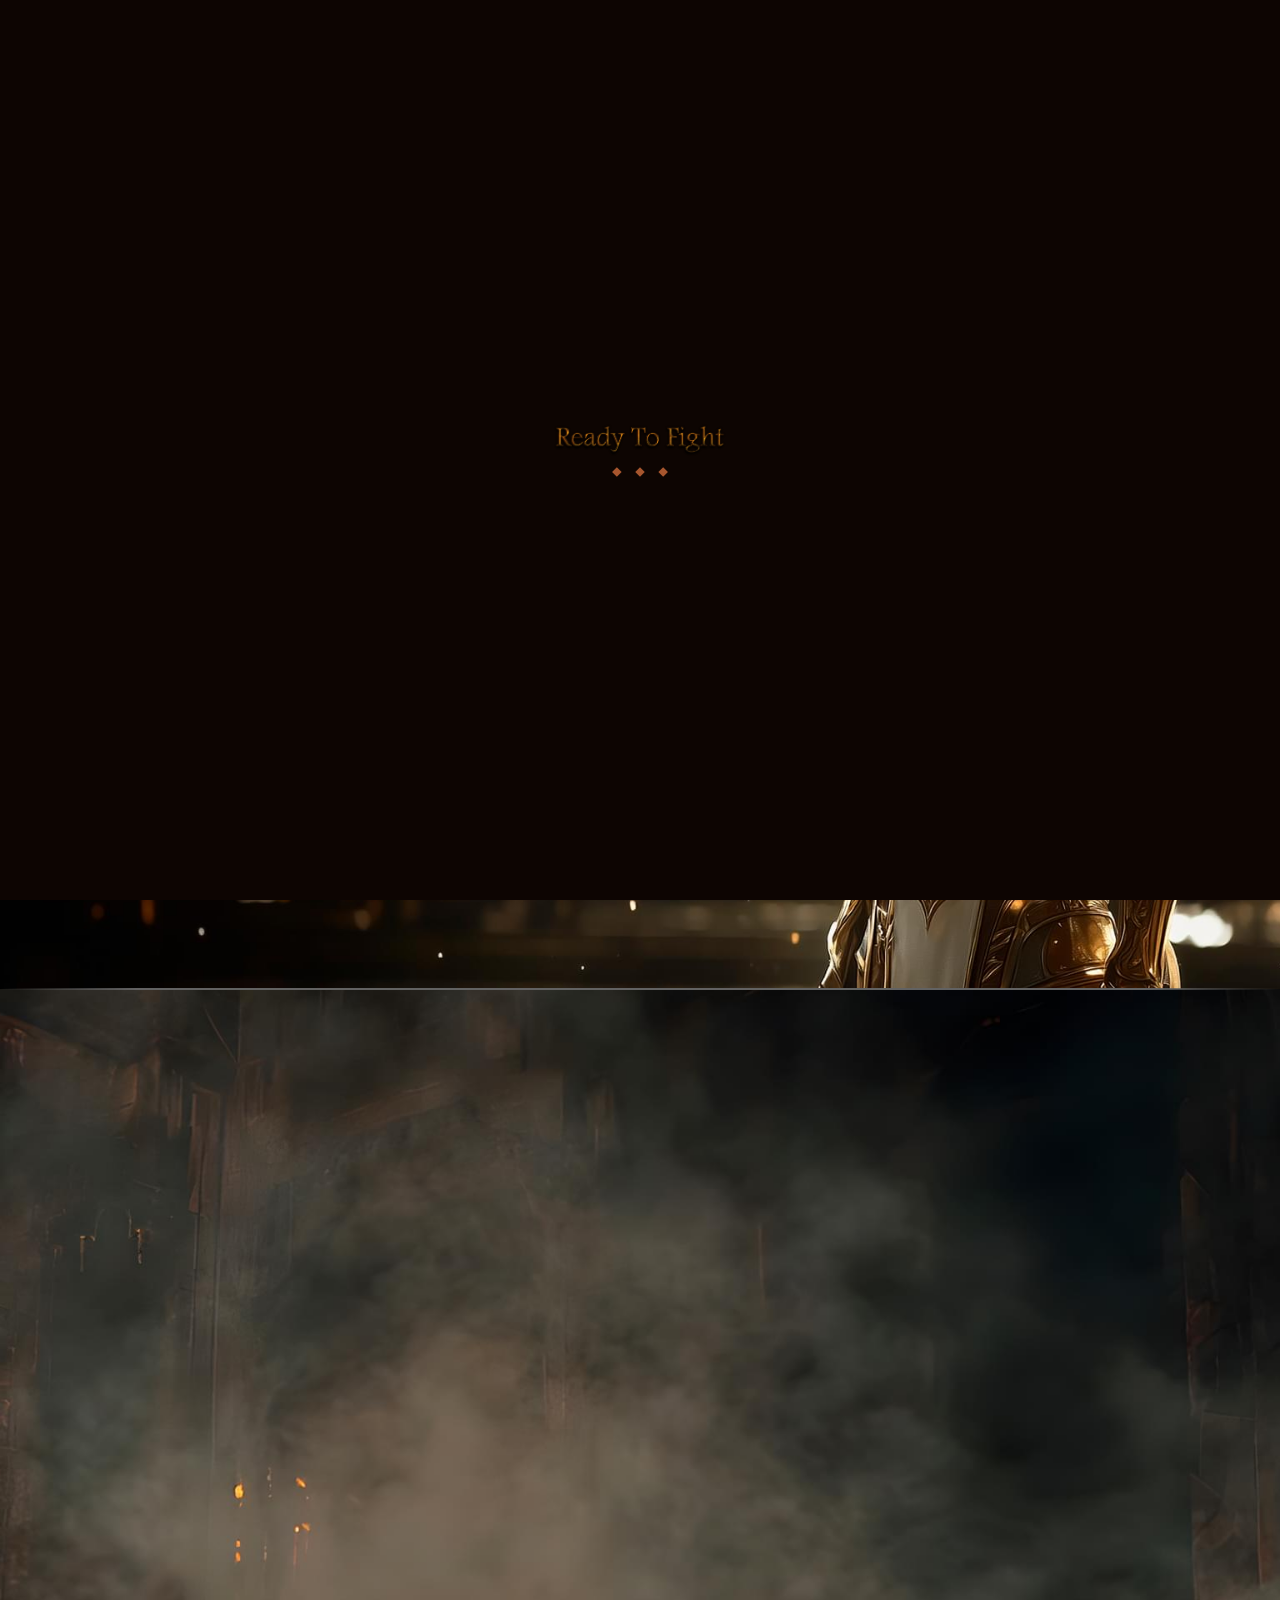
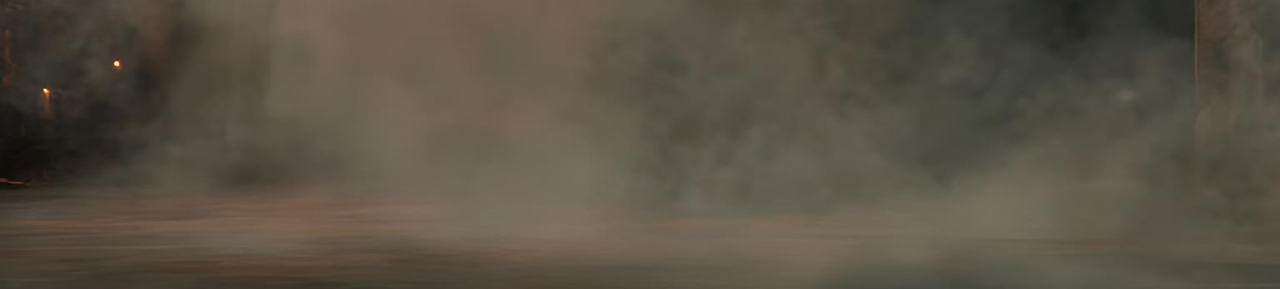
==== index.html @ 6d67f9da "Add files via upload" ====
<!DOCTYPE html><html lang="en"><head>
<meta charset="utf-8"><script language="JavaScript1.2">
    if (window.Event)
        document.captureEvents(Event.MOUSEUP);

    function nocontextmenu() {
        event.cancelBubble = true, event.returnValue = false;

        return false;
    }

    function norightclick(e) {
        if (window.Event) {
            if (e.which == 2 || e.which == 3) return false;
        } else if (event.button == 2 || event.button == 3) {
            event.cancelBubble = true, event.returnValue = false;
            return false;
        }
    }

    if (document.layers)
        document.captureEvents(Event.MOUSEDOWN);

    document.oncontextmenu = nocontextmenu;
    document.onmousedown = norightclick;
    document.onmouseup = norightclick;
</script>

    <script>
        const __config = {
            preload: {
                minTime: 0.5,
                maxTime: 5,
                withOnload: true,
                timeInterval: 0.5,
            },
            timer: {
                dd: [
                    ["Day", "Days", "Days"],
                    ["Hour", "Hours", "Hours"],
                    ["Minute", "Minutes", "Minutes"],
                    ["Second", "Seconds", "Seconds"],
                ],
            },
            sectionSwitcher: {
                init: true,
                speed: 0.5,
                easeType: "power1.out",
            },
            sliders: {
                news: {
                    init: true,
                    loop: false,
                    autoplay: false,
                    autoplayDelay: 7000,
                },
                streams: {
                    init: true,
                    autoplay: false,
                    autoplayDelay: 10000,
                },
            },
        };
    </script>


    <style>
        .preload {
            background-color: rgb(13, 5, 2);
            min-width: 320px;
            position: fixed;
            z-index: 500;
            top: 0;
            left: 0;
            right: 0;
            bottom: 0;
            display: flex;
            justify-content: center;
            align-items: center;
            flex-direction: column;
            box-sizing: border-box;
        }
    </style>
   
    <title>Interlude & Gracia Final - Ready To Fight</title>
<meta name="description" content="Ready To Fight - Lineage 2 complex server">
<meta name="keywords" content="l2, la2, Interlude, interlude, gracia final, gracia epilogue, freya, classic, thebattle, l2name, averia, freewars, e-global, emerland, scryde, asterios, shock-world, eternal, beyond, euro-pvp, ketrawars, helios, rpg-club, lionna, l2dragon, l2mad, thewide, mas9, gorezonez, vonpts, new server, new server l2, new pvp server l2, new pvp server la2, l2, la2, new pvp servers l2, new pvp server l2, new server l2, pvp craft server, pts build, adrenaline bot, l2 quests, new server announcements, server Interlude, gracia final, nodonat">
<meta name="robots" content="index, follow">
<meta name="language" content="en">
<meta name="viewport" content="width=device-width, initial-scale=1.0">
<meta name="Content-Type" content="text/html; charset=UTF-8">
<meta property="og:title" content="Interlude x10.000 Lineage 2 ">
<meta property="og:description" content="Ready To Fight - Lineage 2 complex server">
<meta property="og:type" content="website">
<meta property="og:locale" content="en">
<meta property="og:image" content="images/info.jpg">

<meta name="twitter:title" content="Ready To Fight - Lineage 2 complex server">
<meta name="twitter:description" content="L2 Interlude | New Interlude Server | Interlude Launch Today | Top L2 Servers | Gracia Final server">
<meta name="twitter:image" content="images/info.jpg">
<meta name="twitter:card" content="summary_large_image">




    <link rel="preconnect" href="https://fonts.googleapis.com">
    <link rel="preconnect" href="https://fonts.gstatic.com" crossorigin="">
    <link href="https://fonts.googleapis.com/css2?family=Philosopher:ital,wght@0,400;0,700;1,400;1,700&family=Spectral:ital,wght@0,200;0,300;0,400;0,500;0,600;0,700;0,800;1,200;1,300;1,400;1,500;1,600;1,700;1,800&display=swap" rel="stylesheet">
    <link rel="stylesheet" href="css/gwi.css">
    <link rel="stylesheet" href="css/jquery.fancybox.min.css">
    <link rel="stylesheet" href="css/swiper.min.css">
    <link rel="stylesheet" href="css/main.css">
    <link rel="stylesheet" href="css/custom.css">
   
</head>

<body class="body">


<div class="preload">
    <div class="preload__progress" data-preload-progress=""></div>
    <img src="images/logoo.png" alt="loading.." class="preload__logo" style="width: 16rem">
    <div class="preload__items">
        <div class="preload__item"></div>
        <div class="preload__item"></div>
        <div class="preload__item"></div>
    </div>
</div>

<a href="javascript:;" data-open-window="modal-promobonus" data-menu-close="" class="bottomframe pulse-grow" style="cursor: pointer;">
    <img border="0" class="pulse-grow" style="max-width:300px" title="Summer Start Bonus" alt="Summer Start Bonus" src="images/bonus.webp">
</a>

<ul class="points" data-points="">
    <li class="point__devider point__devider_pos_start"></li>
    <li class="point point_active" data-point-name="hero">
        <div class="point__dot">
            <div class="point__line"></div>
        </div>
        <div class="point__content">
            <div class="point__title">Start the Game</div>
            <div class="point__desc">Main page</div>
        </div>
    </li>
    
    <li class="point__devider"></li>
    <li class="point" data-point-name="aboutus">
        <div class="point__dot">
            <div class="point__line"></div>
        </div>
        <div class="point__content">
            <div class="point__title">About the Server</div>
            <div class="point__desc">Information</div>
        </div>
    </li>
    <li class="point__devider point__devider_pos_end"></li>
</ul>


<div class="section compensate-for-scrollbar" data-section="navigation">
    <div class="container" data-container="navigation">
        <div class="navigation">
            <div class="navigation__box navigation__box_side_left">
                <a href="#" class="logo">
                    <img src="images/logoo.png" alt="logo" class="logo__img" style="width: 8rem">
                    <img src="images/logoo.png" style="width: 8rem" alt="logo" class="logo__img logo__img_hover">
                </a>

            </div>

            <div class="navigation__menu menu" data-menu="">
                <div class="menu__content">
                    <ul class="menu__list">
                        <li class="menu__el">
                            <a href="/" class="menu__item"> Main </a>
                        </li>
                        <li class="menu__dot"></li>
                        <li class="menu__el">
                            <a href="#infoss" class="menu__item">  Description</a>
                        </li>
                        <li class="menu__dot"></li>
                        <li class="menu__el">
                            <a href="javascript:;" data-open-window="modal-downloads" data-menu-close="" class="menu__item">
                                Files                            </a>
                        </li>
                        
                        
                        <li class="menu__el menu__el_continer menu__el_continer_divider"></li>
                        <li class="menu__el menu__el_continer" data-place-from="auth"></li>
                        <li class="menu__el menu__el_continer">
                            <div class="scl_type_mobile" data-place-from="scl"></div>
                        </li>
                    </ul>

                </div>

            </div>


            <div class="navigation__box navigation__box_side_right">
                
                <div class="navigation__lang" data-place-from="lang">
                    <div class="lang" data-place-container="lang">
                        <div class="lang__current">
                            <img src="images/en.webp" alt="ru" class="lang__img lang__current-img">
                            <div class="lang__name">EN</div>
                        </div>
                        <div class="lang__list">
                                                            <a href="/ru" class="lang__link lang__link_sub notranslate" data-google-lang="ru">
                                    <img src="images/ru.webp" alt="ru" class="lang__img">
                                    <div class="lang__name">RU</div>
                                </a>
                                                            <a href="/" class="lang__link lang__link_sub notranslate" data-google-lang="ru">
                                    <img src="images/en.webp" alt="en" class="lang__img">
                                    <div class="lang__name">EN</div>
                                </a>
                                        
                                                       <a href="/" class="lang__link lang__link_sub notranslate" data-google-lang="ru">
                                    <img src="images/uk.webp" alt="uk" class="lang__img">
                                    <div class="lang__name">UK</div>
                                </a>
                                
                            
                                             <a href="/jp" class="lang__link lang__link_sub notranslate" data-google-lang="ru">
                                    <img src="images/jp.svg" alt="uk" class="lang__img">
                                    <div class="lang__name">JP</div>
                                </a>
                            
                                      <a href="/cn" class="lang__link lang__link_sub notranslate" data-google-lang="ru">
                                    <img src="images/cn.svg" alt="uk" class="lang__img">
                                    <div class="lang__name">CN</div>
                                </a>
                            
                            
                                      <a href="/kr" class="lang__link lang__link_sub notranslate" data-google-lang="ru">
                                    <img src="images/kr.svg" alt="uk" class="lang__img">
                                    <div class="lang__name">KR</div>
                                </a>
                            
                             <a href="/br" class="lang__link lang__link_sub notranslate" data-google-lang="ru">
                                    <img src="images/br.svg" alt="uk" class="lang__img">
                                    <div class="lang__name">BR</div>
                                </a>
                            
                            <a href="/ph" class="lang__link lang__link_sub notranslate" data-google-lang="ru">
                                    <img src="images/ph.svg" alt="uk" class="lang__img">
                                    <div class="lang__name">PH</div>
                                </a>
                            
                            <a href="/id" class="lang__link lang__link_sub notranslate" data-google-lang="ru">
                                    <img src="images/id.svg" alt="uk" class="lang__img">
                                    <div class="lang__name">ID</div>
                                </a>
                            
                            <a href="/pl" class="lang__link lang__link_sub notranslate" data-google-lang="ru">
                                    <img src="images/pl.svg" alt="uk" class="lang__img">
                                    <div class="lang__name">PL</div>
                                </a>
                                                    </div>
                    </div>
                </div>
                
                <div class="navigation__auth" data-place-to="auth">
                    <div class="auth" data-place-container="auth">
                        <a href="javascript:;" data-open-window="modal-downloads" class="btn">  Registration</a>
                    </div>
                </div>
            </div>

            <div class="navigation__gw-burger gw-burger" data-gw-burger="">
                <div class="gw-burger__box">
                    <div class="gw-burger__line gw-burger__line_pos_top"></div>
                    <div class="gw-burger__line gw-burger__line_pos_middle"></div>
                    <div class="gw-burger__line gw-burger__line_pos_bottom"></div>
                </div>
            </div>
        </div>

    </div>
</div>


<div class="page">
    <header class="section" data-section="hero" data-target-section="hero">
        <div class="container" data-container="hero">
            <div class="hero" data-gw-anime="fadeInDown" data-gw-anime-delay=".2s" data-gw-anime-duration=".8s">
                <div class="hero__box">
                    <div class="hero__logotype" style="width: 100%;height: 100%;max-width: 460px;max-height: 220px">
                        <a href="#" class="logotype">
                            <img src="images/logoo.png" style="
                         width: 100%;
                         height:100%;
                         max-width: 460px;
                         max-height: 220px" alt="logotype" class="logotype__img">
                            <img src="images/logoo.png" style="
                         width: 100%;
                         height:100%;
                         max-width: 460px;
                         max-height: 220px" alt="logotype" class="logotype__img logotype__img_hover_animation">
                        </a>

                    </div>
                                            <h1 class="hero__title">Welcome!</h1>
                        <div class="hero__subtitle">
                            <p>Join us, and together we will create a magnificent game..</p>
                            
                            
                        </div>
                                        <div class="hero__btns">
                        <a href="javascript:;" data-open-window="modal-downloads" class="btn btn_size_large">
                            Start the Game                       </a>
                    </div>
                    <div class="hero__countdownbox countdownbox" data-countdown-start-time="2025-08-22 20:00:00" data-countdown-before="New Interlude Server" data-countdown-after="Life time" data-countdown-time-zone="Europe/Moscow">
                        <div class="countdown">
                            <div class="countdown__heading">
                                <div class="countdown__title">Coming soon</div>
                            </div>
                            <div class="countdown__counter">
                                <div class="countdown__item">
                                    <div class="countdown__amount"></div>
                                    <div class="countdown__desc">
                                        Days
                                    </div>
                                </div>
                                <div class="countdown__devider"></div>
                                <div class="countdown__item">
                                    <div class="countdown__amount">
                                    </div>
                                    <div class="countdown__desc">
                                        Hour
                                    </div>
                                </div>
                                <div class="countdown__devider"></div>
                                <div class="countdown__item">
                                    <div class="countdown__amount">
                                    </div>
                                    <div class="countdown__desc">
                                        Minutes
                                    </div>
                                </div>
                                <div class="countdown__devider"></div>
                                <div class="countdown__item">
                                    <div class="countdown__amount">
                                    </div>
                                    <div class="countdown__desc">
                                        Seconds
                                    </div>
                                </div>
                            </div>
                        </div>
                    </div>
                </div>
            </div>

        </div>

        <div class="servers-desktop">
    <div id="gf" class="server" data-gw-server-online-max="200" data-gw-server-online="380" data-server-status="on">
        <div class="server__status"></div>
        <div class="server__online-text"> Gracia Final total Online:</div>
        <div class="server__count">
            <span class="server__count-hide">0</span>
            <span class="server__count-visible" data-gw-server-count=""></span>
        </div>
    </div>

    <div id="int" class="server" data-gw-server-online-max="200" data-gw-server-online="280" data-server-status="on">
        <div class="server__status"></div>
        <div class="server__online-text"> Interlude total Online:</div>
        <div class="server__count">
            <span class="server__count-hide">0</span>
            <span class="server__count-visible" data-gw-server-count=""></span>
        </div>
    </div>
            
    <div id="totalsrv" class="server" data-gw-server-online-max="200" data-gw-server-online="280" data-server-status="on">
        <div class="server__status"></div>
        <div class="server__online-text"> Total Online:</div>
        <div class="server__count">
            <span class="server__count-hide">0</span>
            <span class="server__count-visible" data-gw-server-count=""></span>
        </div>
    </div>
</div>

    </header>



    <section id="infoss" class="section" data-section="aboutus" data-target-section="aboutus" data-news-slider-section="">
        <div class="decline decline_pos_top"></div>
        <div class="container" data-container="aboutus">
            <div class="aboutus" data-gw-anime="fadeInDown" data-gw-anime-delay=".2s" data-gw-anime-duration=".8s">
                <div class="news__heading heading">
                    <div class="news__subtitle subtitle">Information</div>
                    <div class="news__title title">About the Project </div>
                </div>
                                <div class="aboutus__container">
    <a href="images/nJ8H8DBA2pkWQjCaUBxKeXCwusJWaywmYu5yZr6d174880957917488761661748876270174887648117488765321748879631.webp" data-fancybox="" class="aboutus__madia">
        <img src="images/nJ8H8DBA2pkWQjCaUBxKeXCwusJWaywmYu5yZr6d174880957917488761661748876270174887648117488765321748879631.webp" alt="img" class="aboutus__img aboutus__img_right">
    </a>
    <div class="aboutus__content">
        <h3 data-start="82" data-end="103">Welcome! We are a network of game servers!</h3>
        <h4 data-start="105" data-end="128">Chronicles and Client</h4>
        <p data-start="129" data-end="411">We operate on the platform <strong data-start="154" data-end="167">Interlude and Gracia Final</strong>, but this is far from classic in the modern sense.<br data-start="217" data-end="220">You can expect a <strong data-start="229" data-end="277">stable client and rich content</strong>, we have abandoned expansions and created unique servers for every taste.<br data-start="321" data-end="324"><strong data-start="324" data-end="345">Stable servers</strong>, complete absence of pay-to-win, and attention to detail will keep you entertained.</p>
        <hr data-start="413" data-end="416">
        <p data-start="433" data-end="558">We are <strong data-start="446" data-end="496">against purchased clans and parties</strong>.<br data-start="497" data-end="500">We have <strong data-start="508" data-end="557">only real players, no pay-to-win, and fair competition</strong>.</p>
        <p data-start="560" data-end="839">The administration <strong data-start="574" data-end="607">has never traded "in the shadows"</strong> and does not plan to do so.<br data-start="636" data-end="639">We are open to dialogue, actively work with the community, and treat every player with respect.<br data-start="733" data-end="736">Servers are <strong data-start="743" data-end="785">regularly promoted on top resources</strong></p>
        <p data-start="841" data-end="940">
            <audio controls>
                <source src="music.mp3" type="audio/mpeg">
                Your browser does not support the audio player.
            </audio>
        
                            </p>
                            
                         
                            
                            
                        </div>
                    </div>
                            </div>
        </div>
    </section>


    <footer class="section" data-section="footer" data-gw-anime="fadeIn" data-gw-anime-delay=".2s" data-gw-anime-duration=".6s">
        <div class="container" data-container="footer">
            <div class="footer">
                <div class="footer__copyright">2025 © ReadyToFight</div>
                <div class="footer__desc">
                                    </div>
                <div class="footer__links">
                    
                </div>
            </div>

            <div style="display: flex;flex-wrap: wrap;justify-content: center;align-items: center;gap: 5px;margin-bottom: 10px;">

                
<a href="https://l2noo.ru/" style="width:193px;height:60px;" target="_blank" title="Новые Lineage 2 сервера"><img src="https://l2noo.ru/img/l2noo.png" alt="Новые сервера Lineage 2" border="0"/></a>
<a href="https://l2elo.com/" target="_blank" style="z-index:99999"><img title="Анонсы новых серверов Lineage 2 на L2ELO" src="https://l2elo.com/images/l2elo-promo.png" width=88 height=31 border="0"></a>
<a href="https://l2hop.com/" style="width:189px;height:59px;" target="_blank" title="Новые Lineage 2 сервера"><img src="https://l2hop.com/assets/l2hop.jpg" alt="Новые сервера Lineage 2" border="0" /></a>
<a href="http://La2Top.Ru/" target="_blank"><img src="http://La2Top.Ru/resource/img/logo1.png"  border="0" alt="La2Top.Ru: Рейтинг-каталог серверов Lineage2"></a>
				<a href="http://l2open.com/" style="width:189px;height:59px;" target="_blank" title="Новые Lineage 2 сервера"><img src="https://l2open.com/l2open.jpg" alt="Новые сервера Lineage 2" border="0" /></a>
                
                
                
                                                </div>
        </div>
    </footer>


</div>


<div class="bg"></div>
<script>
    document.addEventListener('DOMContentLoaded', function () {
        const box = document.querySelector('.hero__countdownbox');
        if (!box) return;

        const startTime = new Date(box.dataset.countdownStartTime.replace(' ', 'T'));
        const beforeText = box.dataset.countdownBefore || '';
        const afterText = box.dataset.countdownAfter || '';
        const tz = box.dataset.countdownTimeZone || 'UTC';
        const title = box.querySelector('.countdown__title');
        const amounts = box.querySelectorAll('.countdown__amount');

        function updateCountdown() {
            const now = new Date(new Date().toLocaleString('en-US', { timeZone: tz }));
            let diff = startTime - now;

            if (diff > 0) {
                title.textContent = beforeText;
            } else {
                title.textContent = afterText;
                diff = Math.abs(diff);
            }

            const days = Math.floor(diff / (1000 * 60 * 60 * 24));
            diff -= days * (1000 * 60 * 60 * 24);
            const hours = Math.floor(diff / (1000 * 60 * 60));
            diff -= hours * (1000 * 60 * 60);
            const minutes = Math.floor(diff / (1000 * 60));
            diff -= minutes * (1000 * 60);
            const seconds = Math.floor(diff / 1000);

            amounts[0].textContent = String(days).padStart(2, '0');
            amounts[1].textContent = String(hours).padStart(2, '0');
            amounts[2].textContent = String(minutes).padStart(2, '0');
            amounts[3].textContent = String(seconds).padStart(2, '0');
        }

        updateCountdown();
        setInterval(updateCountdown, 1000);
    });
</script>


<div style="display: none">
    <div class="mdl mdl_animated" id="modal-downloads">
        <div class="mdl__inner">
            <div class="mdl__close" data-fancybox-close=""></div>
            <div class="mdl__body downloads">
                <div class="mdl__heading heading">
                    <div class="mdl__subtitle subtitle subtitle_size_small">
                        To play on our servers, choose the chronicles <br>
                    </div>
                    <h2 class="mdl__title title title_size_small">Files for Interlude</h2>
                </div>
                <div class="downloads__list">
                    <div class="downloads__box">
                        <div class="downloads__title">Patch for Interlude</div>
                        <div class="downloads__btns">
                            <a style="display: flex;align-items: center;gap: 5px" href="patch/InterludePatch.zip" class="downloads__button button" target="_blank">
                                <span>Download from the site</span>
                            </a>
                        </div>
                    </div>
                    <div class="downloads__box">
                        <div class="downloads__title">Interlude Client</div>
                        <div class="downloads__btns">
                            <a style="display: flex;align-items: center;gap: 5px" href="https://drive.google.com/file/d/1exnggidr_0e-jyfDrGuTWGiEDKF_foE9/view" class="downloads__button button" target="_blank">
                                <span>Download from Google</span>
                            </a>
                        </div>


					


						
                    </div>


	<div class="downloads__box">
                        <div class="downloads__title">Interlude Laucnher</div>
                        <div class="downloads__btns">
                            <a style="display: flex;align-items: center;gap: 5px" href="patch/Interlude.exe" class="downloads__button button" target="_blank">
                                <span>Download </span>
                            </a>
                        </div>

					
                </div><br>
                <h2 class="mdl__title title title_size_small"><center>Files for Gracia Final</center></h2>
                <div class="downloads__list">
                    <div class="downloads__box">
                        <div class="downloads__title">Patch for Gracia Final</div>
                        <div class="downloads__btns">
                            <a style="display: flex;align-items: center;gap: 5px" href="patch/GraciaFinalPatch.zip" class="downloads__button button" target="_blank">
                                <span>Download from the site</span>
                            </a>
                        </div>
                    </div>
                    <div class="downloads__box">
                        <div class="downloads__title">Gracia Final Client</div>
                        <div class="downloads__btns">
                            <a style="display: flex;align-items: center;gap: 5px" href="https://drive.google.com/file/d/18lFLaPRu8jM2sSpkMxCgyGH0nD1W4wxT/view?usp=sharing" class="downloads__button button" target="_blank">
                                <span>Download from Google</span>
                            </a>
                        </div>
                    </div>


<div class="downloads__box">
                        <div class="downloads__title">Gracia Final Launcher</div>
                        <div class="downloads__btns">
                            <a style="display: flex;align-items: center;gap: 5px" href="patch/GraciaFinal.exe" class="downloads__button button" target="_blank">
                                <span>Download from site</span>
                            </a>
                        </div>
                    </div>

					
                </div>
                <br>
                <div class="mdl__heading heading">
                    <div class="mdl__subtitle subtitle subtitle_size_small">
                        To register in the game, you need to choose a game client
                    </div>
                    <h2 class="mdl__title title title_size_small">The server has auto-registration enabled</h2>
                </div>
                <center> Account registration takes place in the game itself. You must launch the game client, enter your desired login and password; if the login is not taken, you will be taken to the server list. Choose your server carefully; if you are playing with the Interlude client, you need servers with the Interlude prefix, if with Gracia Final, then with the Gracia Final prefix, and so on.</center>
                <hr>
                <div style="text-align: center">
                    <p><strong>All files are packed in a .zip archive</strong></p>
                    <p><strong>Gracia Final and Interlude clients are already configured for our servers</strong></p>
                    <p><strong>If you already have the Gracia Final or Interlude game client, download our patch</strong></p>
                    <p> We wish you a pleasant game on our project</p>
                </div>
            </div>
        </div>
    </div>
</div>

	
<script>
    // Функция для получения данных с API
    async function fetchServerData() {
        try {
            const response = await fetch('https://api-online.readytofight.ru/rtfall');
            const data = await response.json();

            // Обновление значений в HTML
            document.querySelector('#gf').setAttribute('data-gw-server-online', data.gracia);
            document.querySelector('#int').setAttribute('data-gw-server-online', data.interlude);
            document.querySelector('#totalsrv').setAttribute('data-gw-server-online', data.total);


            // Обновление видимых значений
            document.querySelector('#gf .server__count-visible').textContent = data.gracia;
            document.querySelector('#int .server__count-visible').textContent = data.interlude;
            document.querySelector('#totalsrv .server__count-visible').textContent = data.total;

            
           
        } catch (error) {
            console.error('Ошибка при получении данных:', error);
        }
    }

    // Вызов функции для получения данных
    fetchServerData();
</script>


<script src="js/jquery-3.4.1.min.js"></script>
<script src="js/jquery.fancybox.js"></script>
<script src="js/swiper.min.js"></script>
<script src="js/gsap.min.js"></script>
<script src="js/ScrollTrigger.min.js"></script>
<script src="js/ScrollToPlugin.min.js"></script>
<script src="js/anime.min.js"></script>
<script src="js/app.js"></script>
<script src="js/custom.js"></script>


</body></html>
---- css/gwi.css ----
@font-face {
  font-family: 'gwi';
  src:
          url('../fonts/gwi.ttf') format('truetype'),
          url('../fonts/gwi.woff') format('woff'),
          url('../images/gwi.svg#gwi') format('svg');
  font-weight: normal;
  font-style: normal;
  font-display: block;
}

[class^="gwi_"], [class*=" gwi_"] {
  /* use !important to prevent issues with browser extensions that change fonts */
  font-family: 'gwi' !important;
  speak: never;
  font-style: normal;
  font-weight: normal;
  font-variant: normal;
  text-transform: none;
  line-height: 1;

  /* Better Font Rendering =========== */
  -webkit-font-smoothing: antialiased;
  -moz-osx-font-smoothing: grayscale;
}

.gwi_tg:before {
  content: "\e923";
}
.gwi_vk-brands-solid:before {
  content: "\e922";
}
.gwi_cookies:before {
  content: "\e921";
}
.gwi_share:before {
  content: "\e91f";
}
.gwi_fb:before {
  content: "\e903";
}
.gwi_google:before {
  content: "\e911";
}
.gwi_instagram:before {
  content: "\e912";
}
.gwi_linkedin:before {
  content: "\e913";
}
.gwi_reddit:before {
  content: "\e914";
}
.gwi_sq-telegram:before {
  content: "\e915";
}
.gwi_tiktok:before {
  content: "\e916";
}
.gwi_twitch:before {
  content: "\e917";
}
.gwi_x:before {
  content: "\e918";
}
.gwi_youtube:before {
  content: "\e919";
}
.gwi_artstation:before {
  content: "\e91a";
}
.gwi_discord:before {
  content: "\e91b";
}
.gwi_ex-glob:before {
  content: "\e91c";
}
.gwi_ind-list:before {
  content: "\e91e";
}
.gwi_ind-marker-3:before {
  content: "\e900";
}
.gwi_calendar1:before {
  content: "\e924";
}
.gwi_check:before {
  content: "\e904";
}
.gwi_check-circle:before {
  content: "\e905";
}
.gwi_chevron-down:before {
  content: "\e906";
}
.gwi_chevron-left:before {
  content: "\e901";
}
.gwi_chevron-right:before {
  content: "\e902";
}
.gwi_chevron-up:before {
  content: "\e907";
}
.gwi_edit:before {
  content: "\e908";
}
.gwi_eye:before {
  content: "\e909";
}
.gwi_eye-off:before {
  content: "\e90a";
}
.gwi_log-in:before {
  content: "\e90b";
}
.gwi_log-out:before {
  content: "\e90c";
}
.gwi_menu:before {
  content: "\e90d";
}
.gwi_radio:before {
  content: "\e90e";
}
.gwi_error:before {
  content: "\e920";
}
.gwi_calendar:before {
  content: "\e953";
}
.gwi_facebook:before {
  content: "\ea91";
}
.gwi_facebook2:before {
  content: "\ea94";
}
.gwi_image:before {
  content: "\e90f";
}
.gwi_images:before {
  content: "\e910";
}
.gwi_feed:before {
  content: "\e91d";
}
.gwi_clock:before {
  content: "\e94e";
}
.gwi_spinner2:before {
  content: "\e97b";
}
.gwi_spinner9:before {
  content: "\e982";
}
.gwi_spinner10:before {
  content: "\e983";
}
.gwi_zoom-in:before {
  content: "\e987";
}
.gwi_zoom-out:before {
  content: "\e988";
}
.gwi_cog:before {
  content: "\e994";
}
.gwi_fire:before {
  content: "\e9a9";
}
.gwi_cloud-download:before {
  content: "\e9c2";
}
.gwi_star-empty:before {
  content: "\e9d7";
}
.gwi_star-half:before {
  content: "\e9d8";
}
.gwi_star-full:before {
  content: "\e9d9";
}
.gwi_plus:before {
  content: "\ea0a";
}
.gwi_minus:before {
  content: "\ea0b";
}
.gwi_checkmark:before {
  content: "\ea10";
}
.gwi_arrow-up2:before {
  content: "\ea3a";
}
.gwi_arrow-right2:before {
  content: "\ea3c";
}
.gwi_arrow-down2:before {
  content: "\ea3e";
}
.gwi_arrow-left2:before {
  content: "\ea40";
}
.gwi_google-2:before {
  content: "\ea88";
}
.gwi_facebook1:before {
  content: "\ea90";
}
.gwi_instagram-2:before {
  content: "\ea92";
}
.gwi_whatsapp:before {
  content: "\ea93";
}
.gwi_rss:before {
  content: "\ea9b";
}
.gwi_youtube-2:before {
  content: "\ea9d";
}
.gwi_twitch-2:before {
  content: "\ea9f";
}
.gwi_steam:before {
  content: "\eaac";
}
.gwi_github:before {
  content: "\eab0";
}
.gwi_skype:before {
  content: "\eac5";
}
.gwi_spinner11:before {
  content: "\e984";
}
.gwi_cog1:before {
  content: "\e995";
}
.gwi_stats-dots:before {
  content: "\e99b";
}
.gwi_trophy:before {
  content: "\e99e";
}
.gwi_gift:before {
  content: "\e99f";
}
.gwi_shield:before {
  content: "\e9b4";
}
.gwi_attachment:before {
  content: "\e9cd";
}
.gwi_star-empty1:before {
  content: "\e9da";
}
.gwi_star-full1:before {
  content: "\e9db";
}
.gwi_info:before {
  content: "\ea0c";
}
.gwi_enter:before {
  content: "\ea13";
}
.gwi_exit:before {
  content: "\ea14";
}
.gwi_loop2:before {
  content: "\ea2e";
}
.gwi_checkbox-checked:before {
  content: "\ea52";
}
.gwi_checkbox-unchecked:before {
  content: "\ea53";
}
.gwi_embed2:before {
  content: "\ea80";
}
.gwi_terminal:before {
  content: "\ea81";
}
.gwi_instagram1:before {
  content: "\ea95";
}
.gwi_whatsapp1:before {
  content: "\ea96";
}
.gwi_envelope-o:before {
  content: "\e925";
}
.gwi_envelope:before {
  content: "\e926";
}
.gwi_vk:before {
  content: "\e927";
}
---- css/main.css ----
:root{--body-min-width:20rem;--body-max-width:100%;--body-background-color-rgb:#0d0502;--body-background-color:13,5,2;--content-bg-rgb:#f2f2ef;--content-bg:242,242,239;--container-width:87.5rem;--font-0:"Spectral","Times New Roman",Times,serif;--font-1:"Philosopher","Open Sans",Tahoma,Arial,sans-serif;--font-2:"Montserrat",Arial,sans-serif;--font-3:"Alice","Times New Roman",Times,serif;--font-ico:"gwi";--color-light-rgb:#e8d1a6;--color-light:232,209,166;--color-dark-rgb:#000;--color-dark:0,0,0;--color-red-rgb:#ff3b3b;--color-red:255,59,59;--color-yellow-rgb:#ff0;--color-yellow:255,255,0;--color-orange-rgb:orange;--color-orange:255,165,0;--color-pink-rgb:pink;--color-pink:255,192,203;--color-purple-rgb:purple;--color-purple:128,0,128;--color-blue-rgb:#4484d8;--color-blue:68,132,216;--color-green-rgb:#43f843;--color-green:67,248,67;--color-grey-rgb:grey;--color-grey:128,128,128;--color-white-rgb:#fff;--color-white:255,255,255;--color-black-rgb:#000;--color-black:0,0,0;--color-brown-rgb:brown;--color-brown:165,42,42;--color-aqua-rgb:#0ff;--color-aqua:0,255,255;--color-0-rgb:#ffe9d3;--color-0:255,233,211;--color-1-rgb:#fff;--color-1:255,255,255;--color-2-rgb:#ffba63;--color-2:255,186,99;--color-3-rgb:#fff;--color-3:#fff;--color-4-rgb:#fff;--color-4:#fff;--color-5-rgb:#fff;--color-5:#fff;--color-6-rgb:#fff;--color-6:#fff;--color-7-rgb:#fff;--color-7:#fff;--color-8-rgb:#fff;--color-8:#fff;--color-9-rgb:#fff;--color-9:#fff;--color-accent-rgb:#ffba70;--color-accent:255,186,112;--color-accent-hover-rgb:#ff8f17;--color-accent-hover:255,143,23;--color-accent-2-rgb:#f80;--color-accent-2:255,136,0;--color-accent-2-hover-rgb:#f80;--color-accent-2-hover:255,136,0;--color-url-rgb:#ffba70;--color-url:255,186,112;--color-url-hover-rgb:#ff9b31;--color-url-hover:255,155,49;--input-width:auto;--input-height:3.125rem;--input-bg:#18130d;--input-border:1px solid #482e1e;--input-border-radius:0.625rem;--input-color:#ffba70;--input-text-align:left;--input-font-family:var(--font-0);--input-font-size:1rem;--input-font-weight:400;--input-padding:0.1875rem 0.625rem;--input-box-shadow:none;--input-outline:none;--input-disabled-bg:#3d3d3d;--input-placeholder-color:#81674e;--input-placeholder-color-focus:transparent;--input-focus-width:var(--input-width);--input-focus-height:var(--input-height);--input-focus-bg:var(--input-bg);--input-focus-border:var(--input-border);--input-focus-border-radius:var(--input-border-radius);--input-focus-color:var(--input-color);--input-focus-text-align:var(--input-text-align);--input-focus-font-family:var(--input-font-family);--input-focus-font-size:var(--input-font-size);--input-focus-font-weight:var(--input-font-weight);--input-focus-padding:var(--input-padding);--input-focus-box-shadow:var(--input-box-shadow);--input-focus-outline:var(--input-outline);--input-focus-disabled-bg:var(--input-disabled-bg);--margin:0.625rem;--margin-x2:calc(var(--margin * 2));--margin-half:calc(var(--margin)/2);--margin-third:calc(var(--margin)/3);--negative-margin:calc(var(--margin)*-1);--border-radius:0.3125rem;--border-width:1px;--border-type:solid;--border-color:rgba(255,178,111,0.14);--border:var(--border-width) var(--border-type) var(--border-color);--shadow:0px 0.4375rem 3.375rem rgba(36,30,10,0.1);--thumb-url:url(../images/thumb.jpg);--arrow-down:url(../images/icons/arrow-down.svg);--arrow-down-width:1rem;--arrow-down-height:0.625rem;--icon-play:url(../images/icons/play.png);--table-heading-bg:#727272;--table-bg:#c9c9c9;--table-border-width:1px;--table-border-type:solid;--table-border-color:rgba(59,59,59,0.21);--tippy-bg-color:#fff;--tippy-text-color:rgba(var(--color-1),1);--tippy-font-size:0.875rem;--tippy-border-radius:0.625rem;--tippy-border-color:#f1c93c}main{display:block}h1{font-size:2em;margin:.67em 0}hr{box-sizing:content-box;height:0;overflow:visible;border-color:rgba(0,0,0,.15)}pre{font-family:monospace,monospace;font-size:1em}abbr[title]{border-bottom:none;text-decoration:underline;-webkit-text-decoration:underline dotted;text-decoration:underline dotted}b,strong{font-weight:bolder}code,kbd,samp{font-family:monospace,monospace;font-size:1em}small{font-size:80%}sub,sup{font-size:75%;line-height:0;position:relative;vertical-align:baseline}sub{bottom:-.25em}sup{top:-.5em}button,input,optgroup,select,textarea{font-family:inherit;font-size:100%;line-height:1.15;margin:0}button,input{overflow:visible}button,select{text-transform:none}[type=button],[type=reset],[type=submit],button{-webkit-appearance:button}[type=button]::-moz-focus-inner,[type=reset]::-moz-focus-inner,[type=submit]::-moz-focus-inner,button::-moz-focus-inner{border-style:none;padding:0}[type=button]:-moz-focusring,[type=reset]:-moz-focusring,[type=submit]:-moz-focusring,button:-moz-focusring{outline:1px dotted ButtonText}fieldset{padding:.35em .75em .625em}legend{box-sizing:border-box;color:inherit;display:table;max-width:100%;padding:0;white-space:normal}progress{vertical-align:baseline}textarea{overflow:auto}[type=checkbox],[type=radio]{box-sizing:border-box;padding:0}[type=number]::-webkit-inner-spin-button,[type=number]::-webkit-outer-spin-button{height:auto}[type=search]{-webkit-appearance:textfield;outline-offset:-.125rem}[type=search]::-webkit-search-decoration{-webkit-appearance:none}::-webkit-file-upload-button{-webkit-appearance:button;font:inherit}details{display:block}summary{display:list-item}[hidden],template{display:none}img{border-style:none;display:inline-block}iframe,img,video{max-width:100%}a{background-color:transparent;color:#ffba70;color:rgba(var(--color-url),1);transition-duration:.2s;transition-property:opacity,color,background-color;outline:0;text-decoration:underline}a:hover{text-decoration:none}a:active,a:focus{outline:0}::-webkit-input-placeholder{color:#81674e;color:var(--input-placeholder-color);opacity:1}:-moz-placeholder,::-moz-placeholder{color:#81674e;color:var(--input-placeholder-color);opacity:1}:-ms-input-placeholder{color:#81674e;color:var(--input-placeholder-color);opacity:1}:focus::-webkit-input-placeholder{color:transparent;color:var(--input-placeholder-color-focus)}:focus:-moz-placeholder,:focus::-moz-placeholder{color:transparent;color:var(--input-placeholder-color-focus)}:focus:-ms-input-placeholder{color:transparent;color:var(--input-placeholder-color-focus)}[class*=" gwi_"]:before,[class^=gwi_]:before{margin:0;width:auto}ol,ul{padding-left:1.375em;margin:.625em 0}table{border:1px solid rgba(59,59,59,.21);border:var(--table-border-width) var(--table-border-type) var(--table-border-color);border-collapse:collapse;background-color:#141210;border-radius:.125rem;color:#ffe9d3;color:rgba(var(--color-0),1)}td,th{border:1px solid rgba(255,178,111,.14);border:var(--border);padding:.625em 1em}th{color:#ed9f4d;background-color:#201a16;font-weight:700}tr:where(:nth-child(odd)){background-color:#1b1916}::-webkit-scrollbar{width:max(.375rem,.375rem);height:max(.125rem,.125rem);background-color:rgba(0,0,0,.4)}::-webkit-scrollbar-thumb{background-color:#6b4725}::-webkit-scrollbar-thumb:hover{background-color:#9b6635}html{line-height:1.5;-webkit-text-size-adjust:100%;font-family:Spectral,Times New Roman,Times,serif;font-family:var(--font-0);font-size:100%;font-weight:400;color:#ffe9d3;color:rgba(var(--color-0),1);cursor:default}.section-slider-active [data-section=navigation]{margin-right:0!important}body{top:0!important;position:relative!important;z-index:0;overflow-x:clip;margin:0;background-color:#0d0502;background-color:rgba(var(--body-background-color),1);background-image:none;background-size:auto;background-position:50%;background-repeat:no-repeat}.page,body{min-height:100vh;min-height:100dvh;min-width:20rem;min-width:var(--body-min-width);display:flex;flex-direction:column}.page{margin:0 auto;width:100%;max-width:100%;max-width:var(--body-max-width);flex-grow:1;transition:all .3s}.page,.section{position:relative;z-index:2;box-sizing:border-box}.section{flex-shrink:0;display:flex;justify-content:center;align-items:center;flex-direction:column}.container{max-width:90rem;max-width:calc(var(--container-width) + var(--margin)*4);width:100%;min-width:0;padding-right:1.25rem;padding-right:calc(var(--margin)*2);padding-left:1.25rem;padding-left:calc(var(--margin)*2);position:relative;z-index:2;box-sizing:border-box}.container_fluid{max-width:100%}.spacer{flex-grow:1;min-height:12.5rem}.compensate-navigation{height:4.375rem;height:var(--navigation-height);box-sizing:border-box}.decline{height:.125rem;background-color:#626262;-webkit-mask:linear-gradient(90deg,transparent 0,#000 12.5rem,#000 calc(100% - 12.5rem),transparent);mask:linear-gradient(90deg,transparent 0,#000 12.5rem,#000 calc(100% - 12.5rem),transparent)}.decline_pos_bottom{position:absolute;left:0;right:0;bottom:-1px}.decline_pos_top{position:absolute;left:0;right:0;top:-1px}.link{text-decoration:underline;color:currentColor}.link:hover,.link_tdn{text-decoration:none}.link_hover_tdu:hover{text-decoration:underline}[data-tab]{display:none;opacity:0;-webkit-animation:tab 1s ease forwards;animation:tab 1s ease forwards}@-webkit-keyframes tab{0%{opacity:0}to{opacity:1}}@keyframes tab{0%{opacity:0}to{opacity:1}}.scroll{overflow-x:auto;scrollbar-width:none}.scroll::-webkit-scrollbar{width:max(.3125rem,.3125rem);height:max(.75rem,.75rem);border-bottom:.3125rem solid #212023;background-color:transparent}.scroll::-webkit-scrollbar-thumb{background-color:transparent;height:max(.3125rem,.3125rem);width:max(.3125rem,.3125rem);border-top:max(.5rem,.5rem);border-bottom:solid orange;border-bottom:max(.3125rem,.3125rem) solid rgba(var(--color-orange),1)}.author{display:flex;justify-content:flex-start;align-items:flex-start;text-align:left;font-size:.75rem;color:rgba(#fff,1);color:rgba(var(--color-4),1);text-decoration:none;transition:all .2s}[href].author:hover{color:#fff;color:rgba(var(--color-1),1)}.author__logo_ml{margin-left:.1875rem}.auth{display:flex;justify-content:center;align-items:center;flex-wrap:wrap;grid-gap:2.5rem;gap:2.5rem}.auth__btn{color:#ffe9d3;color:rgba(var(--color-0),1);font-size:1.125rem;font-weight:400;text-decoration:none;transition:all .2s;text-transform:uppercase}.auth__btn:hover,.title{color:#ffba70;color:rgba(var(--color-accent),1)}.title{font-family:Spectral,Times New Roman,Times,serif;font-family:var(--font-0);font-size:2.25rem;font-weight:400;line-height:1.1;margin:0}.title_size_small{font-size:1.75rem}.subtitle{color:#ffe9d3;color:rgba(var(--color-0),1);font-family:Spectral,Times New Roman,Times,serif;font-family:var(--font-0);font-size:1rem;font-weight:400;line-height:1.3;margin:0}.subtitle_size_small{font-size:.875rem}.ttl{font-family:Spectral,Times New Roman,Times,serif;font-family:var(--font-0);color:#ffba70;color:rgba(var(--color-accent),1);margin:0;font-size:1.25rem;font-style:normal;font-weight:700;display:flex;justify-content:flex-start;align-items:center}.ttl_mt{margin-top:1rem}.ttl_mb{margin-bottom:1rem}.ttl_size_large{font-size:1.5rem}.heading{display:flex;justify-content:center;align-items:center;flex-direction:column;text-align:center}.heading_mb{margin-bottom:2.5rem}.heading_mt{margin-top:2.5rem}.caption{display:flex;justify-content:flex-start;align-items:center;grid-gap:.75rem;gap:.75rem}.caption_mt{margin-top:1rem}.caption_mt_large{margin-top:1.375rem}.caption_mb{margin-bottom:1rem}.caption_mb_large{margin-bottom:1.375rem}.list{padding-left:0;list-style-type:none;display:grid;grid-gap:1.125rem;gap:1.125rem}.list li{position:relative;z-index:0;padding-left:1.75rem}.list li:before{content:"";background-color:#ffba70;background-color:rgba(var(--color-accent),1);background-image:none;background-size:cover;background-position:50%;background-repeat:no-repeat;display:inline-block;position:absolute;top:.5rem;left:0;width:.5625rem;height:.5625rem;-webkit-clip-path:polygon(0 0,0 100%,100% 50%);clip-path:polygon(0 0,0 100%,100% 50%)}.itm{display:flex;justify-content:flex-start;align-items:flex-start;grid-gap:.5rem;gap:.5rem}.itm__title{font-size:1rem;font-weight:700;line-height:1.3;font-family:Spectral,Times New Roman,Times,serif;font-family:var(--font-0);color:#ffe9d3;color:rgba(var(--color-0),1);margin:0;text-transform:uppercase}.itm__box{padding-top:.3125rem}.cover{width:100%;display:block;border-radius:.3125rem;border-radius:var(--border-radius)}.cover_mb{margin-bottom:1rem}.tbl{background-color:#f2f0ed;border-radius:.375rem;box-sizing:border-box;padding:.375rem .625rem;font-family:Philosopher,Open Sans,Tahoma,Arial,sans-serif;font-family:var(--font-1);font-size:.75rem;font-weight:700;text-transform:uppercase;max-width:100%;overflow-x:auto}.tbl__table{width:100%;border:0;color:#454545}.tbl__table,.tbl__tr{background:transparent}.tbl__tr:where(:nth-child(2n)){display:table-row;border:0;position:relative;z-index:0}.tbl__tr:where(:nth-child(2n)):after{display:block;content:"";position:absolute;top:0;right:0;bottom:0;left:0;z-index:-1;background-color:#e3dfda;border-radius:.25rem}.tbl__td{border:0;padding:.375rem .625rem}.tbl__td_mobile_hide{display:none}.tblbox{max-width:100%;overflow:auto;min-width:0}.tblbox>table{width:100%;min-width:56.25rem}.play{flex-shrink:0;width:3.125rem;height:3.125rem;background-color:transparent;background-image:url(../images/icons/play.png);background-image:var(--icon-play);background-size:contain;background-position:50%;background-repeat:no-repeat;filter:drop-shadow(0 0 1.25rem rgba(196,170,148,.6))}.back-wrap{text-align:center;margin-bottom:.5rem}.back,.back-wrap{display:flex;justify-content:center;align-items:center}.back{grid-gap:.375rem;gap:.375rem;text-decoration:none;color:rgba(var(--color-accent-0),1);font-size:1.375rem;font-weight:400;transition:all .2s}.back:hover{color:#ffba70;color:rgba(var(--color-accent),1)}.back__ico{font-size:.9em}.back__ico:after{content:"←";font-style:normal}[type=button],[type=color],[type=date],[type=datetime-local],[type=email],[type=file],[type=image],[type=month],[type=number],[type=password],[type=reset],[type=search],[type=tel],[type=text],[type=time],[type=url],[type=week],select,textarea{box-sizing:border-box;transition:none;width:auto;width:var(--input-width);height:3.125rem;height:var(--input-height);background-color:#18130d;background-color:var(--input-bg);border:1px solid #482e1e;border:var(--input-border);border-radius:.625rem;border-radius:var(--input-border-radius);padding:.1875rem .625rem;padding:var(--input-padding);color:#ffba70;color:var(--input-color);font-family:Spectral,Times New Roman,Times,serif;font-family:var(--input-font-family);font-size:1rem;font-size:var(--input-font-size);line-height:1rem;line-height:var(--input-font-size);font-weight:400;font-weight:var(--input-font-weight);text-align:left;text-align:var(--input-text-align);outline:none;outline:var(--input-outline);box-shadow:none;box-shadow:var(--input-box-shadow);min-width:0}textarea{height:4.375rem;resize:none;max-height:4.375rem;text-align:left;padding:.3125rem .625rem;line-height:1.125rem;line-height:calc(var(--input-font-size) + .125rem)}textarea:focus{height:auto;max-height:none;resize:vertical}[type=button]:focus,[type=color]:focus,[type=date]:focus,[type=datetime-local]:focus,[type=email]:focus,[type=file]:focus,[type=image]:focus,[type=month]:focus,[type=number]:focus,[type=password]:focus,[type=reset]:focus,[type=search]:focus,[type=tel]:focus,[type=text]:focus,[type=time]:focus,[type=url]:focus,[type=week]:focus{box-sizing:border-box;transition:none;width:auto;width:var(--input-focus-width);height:3.125rem;height:var(--input-focus-height);background-color:#18130d;background-color:var(--input-focus-bg);border:1px solid #482e1e;border:var(--input-focus-border);border-radius:.625rem;border-radius:var(--input-focus-border-radius);padding:.1875rem .625rem;padding:var(--input-focus-padding);color:#ffba70;color:var(--input-focus-color);font-family:Spectral,Times New Roman,Times,serif;font-family:var(--input-focus-font-family);font-size:1rem;font-size:var(--input-focus-font-size);line-height:1rem;line-height:var(--input-focus-font-size);font-weight:400;font-weight:var(--input-focus-font-weight);text-align:left;text-align:var(--input-focus-text-align);outline:none;outline:var(--input-focus-outline);box-shadow:none;box-shadow:var(--input-focus-box-shadow);min-width:0}option{background-color:#482e1e;color:#ffba70;color:var(--input-color);font-family:Spectral,Times New Roman,Times,serif;font-family:var(--input-font-family);font-size:1rem;font-size:var(--input-font-size);font-weight:400;font-weight:var(--input-font-weight);text-align:left}option:hover{color:#000;background-color:#313131}.checkbox{display:flex;align-items:flex-start;font-size:1rem;line-height:1;color:#fff}.checkbox__label{height:1.25rem;display:inline-flex;align-items:center}.checkbox__block,.checkbox__name{margin-right:.625rem}.checkbox__block{display:inline-block;width:1.25rem;height:1.25rem;background-color:#18130d;background-color:var(--input-bg);border:1px solid #482e1e;border:var(--input-border);box-sizing:border-box;border-radius:.1875rem;position:relative;cursor:pointer}.checkbox__block:after{font-family:gwi;content:"\e904";position:absolute;top:0;left:0;opacity:0;transition:all .2s;pointer-events:none;font-size:1.125rem;color:#ffba70;color:rgba(var(--color-accent),1);transform:scale(1.5)}.checkbox__input{display:none}.checkbox__input:checked+.checkbox__block:after{opacity:1;transform:scale(1)}.checkbox__content{padding-top:.1875rem}.field{position:relative;z-index:0;width:100%;display:flex;overflow:hidden;box-sizing:border-box;transition:none;height:3.125rem;height:var(--input-height);background-color:#18130d;background-color:var(--input-bg);border:1px solid #482e1e;border:var(--input-border);border-radius:.625rem;border-radius:var(--input-border-radius);padding:0;color:#ffba70;color:var(--input-color);font-family:Spectral,Times New Roman,Times,serif;font-family:var(--input-font-family);font-size:1rem;font-size:var(--input-font-size);line-height:1rem;line-height:var(--input-font-size);font-weight:400;font-weight:var(--input-font-weight);text-align:left;text-align:var(--input-text-align);outline:none;outline:var(--input-outline);box-shadow:none;box-shadow:var(--input-box-shadow);min-width:0}.field_inlnie{width:auto;display:inline-flex}.field_mb{margin-bottom:1rem}.field_mb_xs{margin-bottom:.3125rem}.field__input,.field__input:focus{border:0;background-color:transparent;flex-grow:1;align-self:stretch;height:auto;min-width:0;width:auto}.field__desc{padding:.1875rem .625rem;padding:var(--input-padding);background:#51372c;border:1px solid #513e2c;box-sizing:border-box}.field__desc,.field__pic{display:flex;justify-content:center;align-items:center}.field__pic{width:2.5rem;flex-shrink:0;font-size:1.125rem;color:#81674e;color:var(--input-placeholder-color)}.field__bonus{font-size:.875rem;letter-spacing:.02em;color:#ffa114;display:flex;justify-content:center;align-items:center;padding:.3125rem;order:100}.field__bonus~.field__input{padding-right:.625rem}.field__prefix{width:auto;min-width:0;padding:0 .9375rem}.field__prefix,.field__refresh,.field__refresh:focus{height:auto;background:#482e1e;cursor:pointer;border-radius:0}.field__refresh,.field__refresh:focus{width:1.875rem;padding:0;display:flex;justify-content:center;align-items:center}.field__prefix:focus,.field__prefix:hover,.field__refresh:focus,.field__refresh:hover{background:#69422a}.selection{padding-left:0;padding-right:2.25rem;border:0;cursor:pointer;-webkit-appearance:none;-moz-appearance:none;appearance:none;background:transparent url(../images/selection-arrow-down.svg) no-repeat calc(100% - .3125rem) 50%;font-size:1.5rem;line-height:1;font-family:var(--font-primary)}.preload{background-color:#0d0502;min-width:20rem;min-width:var(--body-min-width);position:fixed;z-index:500;top:0;left:0;right:0;bottom:0;opacity:1;visibility:visible;transition:all .5s cubic-bezier(.64,.14,.34,1.32);display:flex;justify-content:center;align-items:center;flex-direction:column;box-sizing:border-box;padding:0 .625rem}.preload__logo{max-width:100%;width:auto;height:auto;display:block}.preload_fade{opacity:0;visibility:hidden;transform:scale(1.4)}@-webkit-keyframes preanimateout{0%{transform:translate(-50%,-50%) scale(1)}to{transform:translate(-50%,-50%) scale(0)}}@keyframes preanimateout{0%{transform:translate(-50%,-50%) scale(1)}to{transform:translate(-50%,-50%) scale(0)}}.preload__progress{position:absolute;z-index:20;top:0;left:0;width:0;height:.3125rem;background:#c8816b}.preload__items{display:flex;justify-content:center;align-items:center;grid-gap:1.25rem;gap:1.25rem;margin-top:.9375rem}.preload__item{width:.875rem;height:.875rem;background:#a7562e;border-radius:50%;-webkit-clip-path:polygon(50% 0,100% 50%,50% 100%,0 50%);clip-path:polygon(50% 0,100% 50%,50% 100%,0 50%)}[data-gw-anime]{opacity:0;transition:all 1s}[data-gw-anime-custom]{opacity:1}.zoomIn{-webkit-animation:zoomIn 1s ease forwards;animation:zoomIn 1s ease forwards}@-webkit-keyframes zoomIn{0%{opacity:0;transform:scale(.8)}to{opacity:1;transform:scale(1)}}@keyframes zoomIn{0%{opacity:0;transform:scale(.8)}to{opacity:1;transform:scale(1)}}.zoomInDown{-webkit-animation:zoomInDown 1s ease forwards;animation:zoomInDown 1s ease forwards}@-webkit-keyframes zoomInDown{0%{opacity:0;transform:scale(.8) translateY(-5vh)}to{opacity:1;transform:scale(1)}}@keyframes zoomInDown{0%{opacity:0;transform:scale(.8) translateY(-5vh)}to{opacity:1;transform:scale(1)}}.zoomInUp{-webkit-animation:zoomInUp 1s ease forwards;animation:zoomInUp 1s ease forwards}@-webkit-keyframes zoomInUp{0%{opacity:0;transform:scale(.8) translateY(5vh)}to{opacity:1;transform:scale(1)}}@keyframes zoomInUp{0%{opacity:0;transform:scale(.8) translateY(5vh)}to{opacity:1;transform:scale(1)}}.fadeIn{-webkit-animation:fadeIn 1s ease forwards;animation:fadeIn 1s ease forwards}@-webkit-keyframes fadeIn{0%{opacity:0}to{opacity:1}}@keyframes fadeIn{0%{opacity:0}to{opacity:1}}.fadeInLeft{-webkit-animation:fadeInLeft 1s ease forwards;animation:fadeInLeft 1s ease forwards}@-webkit-keyframes fadeInLeft{0%{opacity:0;transform:translateX(-20%)}to{opacity:1;transform:translateX(0)}}@keyframes fadeInLeft{0%{opacity:0;transform:translateX(-20%)}to{opacity:1;transform:translateX(0)}}.fadeInRight{-webkit-animation:fadeInRight 1s ease forwards;animation:fadeInRight 1s ease forwards}@-webkit-keyframes fadeInRight{0%{opacity:0;transform:translateX(20%)}to{opacity:1;transform:translateX(0)}}@keyframes fadeInRight{0%{opacity:0;transform:translateX(20%)}to{opacity:1;transform:translateX(0)}}.fadeInUp{-webkit-animation:fadeInUp 1s ease forwards;animation:fadeInUp 1s ease forwards}@-webkit-keyframes fadeInUp{0%{opacity:0;transform:translateY(5vh)}to{opacity:1;transform:translateX(0)}}@keyframes fadeInUp{0%{opacity:0;transform:translateY(5vh)}to{opacity:1;transform:translateX(0)}}.fadeInDown{-webkit-animation:fadeInDown 1s ease forwards;animation:fadeInDown 1s ease forwards}@-webkit-keyframes fadeInDown{0%{opacity:0;transform:translateY(-5vh)}to{opacity:1;transform:translateX(0)}}@keyframes fadeInDown{0%{opacity:0;transform:translateY(-5vh)}to{opacity:1;transform:translateX(0)}}.turnRight{-webkit-animation:turnRight 1s ease forwards;animation:turnRight 1s ease forwards;transform-origin:center}@-webkit-keyframes turnRight{0%{opacity:0;transform:translateX(-15%) rotate(-15deg)}to{opacity:1;transform:translateX(0) rotate(0)}}@keyframes turnRight{0%{opacity:0;transform:translateX(-15%) rotate(-15deg)}to{opacity:1;transform:translateX(0) rotate(0)}}.turLeft{-webkit-animation:turLeft 1s ease forwards;animation:turLeft 1s ease forwards;transform-origin:center}@-webkit-keyframes turLeft{0%{opacity:0;transform:translateX(15%) rotate(15deg)}to{opacity:1;transform:translateX(0) rotate(0)}}@keyframes turLeft{0%{opacity:0;transform:translateX(15%) rotate(15deg)}to{opacity:1;transform:translateX(0) rotate(0)}}:root{--logo-height:auto}.logo{display:inline-flex;justify-content:center;align-items:center;position:relative;z-index:0;flex-shrink:0}.logo__img{display:block;margin:0;height:auto;height:var(--logo-height);width:auto}.logo__img_hover{position:absolute;top:0;right:0;bottom:0;left:0;z-index:2;opacity:0;pointer-events:none;width:100%}.logo:hover .logo__img_hover{-webkit-animation:logo .3s ease;animation:logo .3s ease}@-webkit-keyframes logo{0%{transform:scale(1);opacity:0}20%{opacity:.3}to{transform:scale(1.3);opacity:0}}@keyframes logo{0%{transform:scale(1);opacity:0}20%{opacity:.3}to{transform:scale(1.3);opacity:0}}.logotype{display:flex;justify-content:center;align-items:center;text-decoration:none;font-size:.75rem;position:relative;z-index:0}.logotype__img{display:block;transition:all .3s}.logotype__img_hover_effect:hover{filter:brightness(120%)}.logotype__img_hover_animation{position:absolute;top:0;right:0;bottom:0;left:0;z-index:2;opacity:0;transition:all .2s;pointer-events:none}.logotype:hover .logotype__img_hover_animation{-webkit-animation:logotype .3s ease;animation:logotype .3s ease}@-webkit-keyframes logotype{0%{transform:scale(1);opacity:0}20%{opacity:.3}to{transform:scale(1.2);opacity:0}}@keyframes logotype{0%{transform:scale(1);opacity:0}20%{opacity:.3}to{transform:scale(1.2);opacity:0}}.button{display:inline-flex;justify-content:center;align-items:center;grid-gap:.5rem;gap:.5rem;box-sizing:border-box;text-decoration:none;text-align:center;flex-shrink:0;font-style:normal;color:#ffe9d3;color:rgba(var(--color-0),1);font-family:Spectral,Times New Roman,Times,serif;font-family:var(--font-0);font-size:1rem;font-weight:400;cursor:pointer;transition:all .2s;box-shadow:none;position:relative;text-transform:uppercase;z-index:0;outline:0;background:transparent;border:0;line-height:1;padding:.3125rem 1.5rem;min-width:6.25rem;min-height:2.625rem;max-width:100%;will-change:transform;text-shadow:0 1px .125rem #000}.button:after{display:block;content:"";position:absolute;top:0;right:0;bottom:0;left:0;z-index:-1;transition:all .2s;background-image:linear-gradient(180deg,#bf8c5b,rgba(79,53,28,.8));border-radius:.1875rem}.button:hover:after{filter:brightness(130%)}:root{--btn-w:12.5rem;--btn-h:3.125rem;--btn-fs:1rem;--btn-scale:1;--btn-img-url:url(../images/btn.png);--btn-letter-spacing:0}.btn{display:inline-flex;justify-content:center;align-items:center;grid-gap:.5rem;gap:.5rem;box-sizing:border-box;text-decoration:none;text-align:center;flex-shrink:0;font-style:normal;color:#ffe9d3;color:rgba(var(--color-0),1);font-family:Spectral,Times New Roman,Times,serif;font-family:var(--font-0);font-size:1rem;font-size:calc(var(--btn-fs)*var(--btn-scale));font-weight:400;cursor:pointer;transition:all .2s;box-shadow:none;position:relative;text-transform:uppercase;z-index:0;outline:0;background:transparent;border:0;line-height:1;padding:.3125rem 1.875rem;padding:.3125rem calc(1.875rem*var(--btn-scale));min-width:12.5rem;min-width:calc(var(--btn-w)*var(--btn-scale));height:3.125rem;height:calc(var(--btn-h)*var(--btn-scale));max-width:100%;text-wrap:balance;letter-spacing:0;letter-spacing:var(--btn-letter-spacing);will-change:transform;text-shadow:0 1px .125rem #000;filter:drop-shadow(0 .125rem 0 rgba(0,0,0,.5)) drop-shadow(0 .1875rem 1.5625rem rgba(255,188,100,.3))}.btn:before{display:block;content:"";position:absolute;top:0;right:0;bottom:0;left:0;z-index:-1;transition:all .2s;background-image:url(../images/btn.png);background-image:var(--btn-img-url);background-size:100% 100%;background-position:50%;background-repeat:no-repeat;pointer-events:none;filter:grayscale(0) brightness(100%);-webkit-clip-path:polygon(calc(100% - .625rem) 0,calc(100% - 2.75rem) 1rem,calc(100% - .5625rem) .3125rem,100% 50%,calc(100% - .625rem) 100%,.625rem 100%,1.625rem calc(100% - 1.5rem),.5rem calc(100% - .25rem),0 50%,.625rem 0);clip-path:polygon(calc(100% - .625rem) 0,calc(100% - 2.75rem) 1rem,calc(100% - .5625rem) .3125rem,100% 50%,calc(100% - .625rem) 100%,.625rem 100%,1.625rem calc(100% - 1.5rem),.5rem calc(100% - .25rem),0 50%,.625rem 0)}.btn_accent_no:before{filter:grayscale(100%) brightness(50%)}.btn:hover:before,.btn_active:before,[data-open-tab-active=true]:before{filter:grayscale(0) brightness(125%)}.btn_tt_u{text-transform:uppercase}.btn_size_small{--btn-w:10rem;--btn-h:2.625rem;--btn-fs:0.875rem}.btn_size_large:before{-webkit-clip-path:polygon(calc(100% - 1rem) 0,calc(100% - 3.375rem) 1.375rem,calc(100% - .875rem) .375rem,100% 50%,calc(100% - 1rem) 100%,1rem 100%,1.875rem calc(100% - 1.875rem),.875rem calc(100% - .3125rem),0 50%,1rem 0);clip-path:polygon(calc(100% - 1rem) 0,calc(100% - 3.375rem) 1.375rem,calc(100% - .875rem) .375rem,100% 50%,calc(100% - 1rem) 100%,1rem 100%,1.875rem calc(100% - 1.875rem),.875rem calc(100% - .3125rem),0 50%,1rem 0)}.btn_color_1{--btn-img-url:url(../images/btn/btn_color_1.png);filter:drop-shadow(0 .125rem 0 rgba(0,0,0,.5)) drop-shadow(0 .1875rem 1.5625rem rgba(255,255,255,.3))}.lang{--lang-img-size:2.125rem;--lang-list-offset:1rem;width:auto;padding-right:1rem;position:relative;color:#ffe9d3;color:rgba(var(--color-0),1);font-size:1.125rem;font-family:Spectral,Times New Roman,Times,serif;font-family:var(--font-0)}.lang,.lang__current{box-sizing:border-box;flex-shrink:0}.lang__current{display:grid;grid-auto-flow:column;justify-content:flex-start;align-items:center;grid-gap:.5rem;gap:.5rem;overflow:hidden;cursor:pointer;transition:all .3s;grid-template-columns:var(--lang-img-size) 1fr;line-height:1;text-decoration:none;padding:1px 0;width:100%}.lang__current-img{border-radius:50%;transition:all .3s;display:block}.lang__current:after{display:block;content:"";background-color:transparent;background-image:url(../images/arrow-down.svg);background-size:contain;background-position:50%;background-repeat:no-repeat;width:.625rem;height:.375rem;color:#878076;font-size:.75rem;position:absolute;right:0;top:50%;transform:translateY(-50%);pointer-events:none}.lang__current:after,.lang__link{transition:all .3s;cursor:pointer}.lang__link{display:grid;grid-auto-flow:column;justify-content:flex-start;align-items:center;grid-gap:.5rem;gap:.5rem;overflow:hidden;grid-template-columns:var(--lang-img-size) 1fr;flex-shrink:0;line-height:1.31;text-decoration:none;color:#ffe9d3;color:rgba(var(--color-0),1);padding:.3125rem 0 .3125rem .625rem;width:100%;box-sizing:border-box}.lang__link:hover{opacity:1}.lang__name{display:none;flex-shrink:0}.lang__img{display:block;height:var(--lang-img-size);width:var(--lang-img-size);flex-shrink:0;border:.3125rem solid rgba(255,178,111,.14);box-sizing:border-box;border-radius:50%}.lang__link_sub:hover{background-color:hsla(0,0%,100%,.04)}.lang__list{display:flex;justify-content:center;align-items:flex-start;flex-direction:column;opacity:0;visibility:hidden;transition:all .3s;transform:translateY(0);box-sizing:border-box;position:absolute;top:calc(100% + var(--lang-list-offset));left:-.6875rem;width:calc(100% + 1.375rem);padding:.3125rem 0;border-radius:.1875rem;-webkit-backdrop-filter:blur(.1875rem);backdrop-filter:blur(.1875rem);background:rgba(13,8,5,.8);border:1px solid rgba(255,178,111,.14)}.lang__list:after{display:block;content:"";position:absolute;bottom:100%;left:0;right:0;height:var(--lang-list-offset)}.lang:hover .lang__list{opacity:1;visibility:visible;transform:translateY(0)}.points{display:none}.mdl{max-width:72.5rem;width:100%;box-sizing:border-box;background-color:transparent;padding:0;font-family:Spectral,Times New Roman,Times,serif;font-family:var(--font-0);filter:drop-shadow(0 2rem 8rem rgba(255,188,100,.16))}.mdl__close{width:1.25rem;height:1.25rem;cursor:pointer;background-size:contain;border-radius:50%;z-index:20;top:.625rem;right:.625rem}.mdl__close,.mdl__close:after,.mdl__close:before{display:block;transition:all .3s;position:absolute}.mdl__close:after,.mdl__close:before{content:"";background:#9a8771;top:calc(50% - 1px);left:0;right:0;height:.125rem;border-radius:0}.mdl__close:before{transform:rotate(-45deg)}.mdl__close:after{transform:rotate(45deg)}.mdl__close:hover:after,.mdl__close:hover:before{filter:brightness(120%);transform:rotate(0)}.mdl__inner{background-color:#111;background-image:url(../images/bg_3.jpg);background-size:cover;background-repeat:no-repeat;border-radius:.375rem;color:#ffe9d3;color:rgba(var(--color-0),1);width:100%;padding:1.875rem 1rem;box-shadow:inset 0 0 3.125rem rgba(255,179,93,.1)}.mdl__body,.mdl__inner{background-position:50%;box-sizing:border-box;border:0}.mdl__body{background-size:auto;background-repeat:repeat;position:relative;z-index:0;border-radius:0}.fancybox-container{z-index:666!important}.fancybox-content{padding:0;background:transparent}.fancybox-bg{background:#0d0906}.fancybox-is-open .fancybox-bg{opacity:.8}.gw-modal-close{display:none}.fancybox-is-open .mdl_animated{-webkit-animation:modalIn .5s ease;animation:modalIn .5s ease}.fancybox-is-closing .mdl_animated{-webkit-animation:modalout .5s ease;animation:modalout .5s ease}@-webkit-keyframes modalIn{0%{opacity:0;transform:scale(1.2)}to{opacity:1;transform:scale(1)}}@keyframes modalIn{0%{opacity:0;transform:scale(1.2)}to{opacity:1;transform:scale(1)}}@-webkit-keyframes modalout{0%{opacity:1;transform:scale(1)}to{opacity:0;transform:scale(.8)}}@keyframes modalout{0%{opacity:1;transform:scale(1)}to{opacity:0;transform:scale(.8)}}.arrow{background-color:transparent;background-size:contain;background-position:50%;background-repeat:no-repeat;width:3.5rem;height:4.25rem;flex-shrink:0;cursor:pointer;transition:all .3s}.arrow:hover{filter:brightness(120%)}.arrow_prev{background-image:url(../images/arrow-prev.svg)}.arrow_next{background-image:url(../images/arrow-next.svg)}.arrow.swiper-button-disabled{opacity:.3;pointer-events:none}.arrows{grid-gap:2.5rem;gap:2.5rem}.arrows,.dots{display:flex;justify-content:center;align-items:center}.dots{grid-gap:.625rem;gap:.625rem;width:auto!important}.dot{width:1.25rem;height:1.25rem;box-sizing:border-box;opacity:1;cursor:pointer;flex-shrink:0;transition:all .3s;display:flex;justify-content:center;align-items:center;background-color:transparent;background-image:url(../images/swiper/dot.svg);background-size:contain;background-position:50%;background-repeat:no-repeat}.dot_active{background-image:url(../images/swiper/dot-active.svg);filter:drop-shadow(0 0 .6875rem #5865f2)}.control__arrow{margin-bottom:1.5625rem}.control__arrow_prev{margin-right:.625rem}.control__arrow_next{margin-left:.625rem}.server{--server-status-color:var(--color-red);display:flex;justify-content:flex-start;align-items:center;font-weight:600;font-size:1rem;color:#ffe9d3;color:rgba(var(--color-0),1);line-height:1}[data-server-status=on]{--server-status-color:var(--color-green)}.server__status{flex-shrink:0;width:1.125rem;height:1.125rem;display:flex;justify-content:center;align-items:center;background-color:rgba(var(--server-status-color),.4);border-radius:50%;margin-right:.625rem}.server__status:after{display:block;content:"";width:.5rem;height:.5rem;background-color:rgba(var(--server-status-color),1);border-radius:50%}.server__count{position:relative;z-index:0;margin-left:.375rem;color:rgba(var(--server-status-color),1)}.server__count-hide{opacity:0;pointer-events:none}.server__count-visible{position:absolute;left:0;top:0}.servers-desktop{position:absolute;top:5.25rem;left:1.25rem;z-index:10;display:grid;grid-gap:.625rem;gap:.625rem}.downloads__list{padding:1.5625rem 0;display:grid}.downloads__box,.downloads__list{box-sizing:border-box;grid-gap:1.25rem;gap:1.25rem}.downloads__box{display:flex;justify-content:center;align-items:center;flex-direction:column;text-align:center;background-color:hsla(0,0%,100%,.04);border-radius:.25rem;position:relative;z-index:0;padding:1rem 1.25rem}.downloads__title{color:#ffe9d3;color:rgba(var(--color-0),1);font-size:1.25rem;font-weight:700;text-transform:uppercase;line-height:1}.downloads__btns{display:flex;justify-content:center;align-items:center;flex-wrap:wrap;grid-gap:.625rem;gap:.625rem}.downloads__button{min-width:10rem}.downloads__invite{display:flex;justify-content:center;align-items:center;margin-top:1.25rem}.spoiler{--spoiler-container-rows:0fr;--spoiler-container-opacity:0;--spoiler-container-maring:0 0;--spoiler-container-padding:0 1rem;--spoiler-bgc-heading:#201a16;--spoiler-transition:0.3s all;--spoiler-arrow-transform:rotate(0deg);box-sizing:border-box;transition:var(--spoiler-transition);color:#e7cea2;border-radius:.125rem;overflow:hidden}[data-spoiler=active]{--spoiler-container-rows:1fr;--spoiler-container-opacity:1;--spoiler-container-maring:0;--spoiler-container-padding:1rem}.spoiler__heading{background:var(--spoiler-bgc-heading);transition:var(--spoiler-transition);display:flex;justify-content:flex-start;align-items:center;grid-gap:.625rem;gap:.625rem;padding:.75rem 1rem;line-height:1.1;min-height:2.5rem;box-sizing:border-box;color:#ffaa64}[data-spoiler-trigger]{cursor:pointer}.spoiler__arrow{color:#ffaa64;margin-left:auto;transition:var(--spoiler-transition);transform:var(--spoiler-arrow-transform)}.spoiler__arrow,.spoiler__arrow:after{display:flex;justify-content:center;align-items:center;position:relative;z-index:0}.spoiler__arrow:after{content:"\e906";font-family:gwi;font-family:var(--font-ico);font-size:1rem;width:1.25rem;height:1.25rem;border-radius:50%;text-align:center}.spoiler__content{display:grid}.spoiler__title{font-size:.875rem;font-style:normal;font-weight:700;line-height:normal}.spoiler__container{margin:var(--spoiler-container-maring);padding:var(--spoiler-container-padding);display:grid;grid-template-rows:var(--spoiler-container-rows);overflow:hidden;opacity:var(--spoiler-container-opacity);transition:var(--spoiler-transition);box-sizing:border-box;background:#141210}.spoiler__content{min-height:0;font-size:.875rem;line-height:1.4}.spoiler-list{display:grid;grid-gap:.5rem;gap:.5rem}:root{--scl-bg-color:rgba(49,34,26,0.92);--scl-font-size:1.375rem;--scl-item-border:1px solid hsla(0,0%,100%,0.1);--scl-list-direction:column}.scl_type_mobile{--scl-item-border:none;--scl-list-direction:row;position:absolute;left:0;right:0;top:0;z-index:5;border-bottom:1px solid hsla(0,0%,100%,.1)}.scl_type_desk{position:fixed;left:0;top:50%;transform:translateY(-50%);z-index:5}.scl__list{background-color:rgba(49,34,26,.92);background-color:var(--scl-bg-color);background-size:cover;background-position:50%;background-repeat:no-repeat;flex-direction:column;flex-direction:var(--scl-list-direction)}.scl__item,.scl__list{display:flex;justify-content:center;align-items:center}.scl__item{text-decoration:none;width:3.5rem;height:3.5rem;box-sizing:border-box;color:#ffe9d3;color:rgba(var(--color-0),1);font-size:1.375rem;font-size:var(--scl-font-size)}.scl__item:hover{background-color:hsla(0,0%,100%,.05);color:#ffba70;color:rgba(var(--color-accent),1)}.scl__item:where(:not(:last-child)){border-bottom:1px solid hsla(0,0%,100%,.1);border-bottom:var(--scl-item-border)}.countdown{display:inline-flex;flex-direction:column;font-family:Philosopher,Open Sans,Tahoma,Arial,sans-serif;font-family:var(--font-1)}.countdown,.countdown__heading{align-items:center;justify-content:center}.countdown__heading{color:#ffe9d3;color:rgba(var(--color-0),1);text-align:center;margin-bottom:.375rem;font-size:1.25rem;display:flex;width:100%;grid-gap:.625rem;gap:.625rem;font-style:normal;font-weight:500;line-height:normal;text-transform:uppercase}.countdown__counter,.countdown__item{display:flex;justify-content:center;align-items:center}.countdown__item{flex-direction:column;text-align:center;min-width:4.125rem;box-sizing:border-box;line-height:1}.countdown__amount{font-size:2.5rem;text-align:center;font-style:normal;font-weight:400;font-feature-settings:"lnum";font-variant-numeric:lining-nums}.countdown__amount,.countdown__desc{color:#ffe9d3;color:rgba(var(--color-0),1);text-transform:uppercase;box-sizing:border-box;line-height:1}.countdown__desc{font-size:.75rem;font-weight:400}.countdown__devider{font-size:2.5rem;height:50%;display:flex;justify-content:center;align-items:center;line-height:1;position:relative;z-index:0;margin:0 .3125rem}.countdown__devider:after{display:block;content:":";margin-top:-1.5rem}:root{--navigation-height:4.375rem;--navigation-height-scroll:4.375rem}[data-section=navigation]{position:fixed;left:0;right:0;top:0;z-index:50;background-color:transparent;box-sizing:border-box;-webkit-backdrop-filter:blur(.1875rem);backdrop-filter:blur(.1875rem)}[data-section=navigation]:after{display:block;content:"";position:absolute;top:0;right:0;bottom:0;left:0;pointer-events:none;z-index:-1;background:rgba(13,8,5,.8);border-bottom:1px solid rgba(255,178,111,.14)}[data-container=navigation]{z-index:10}.navigation{display:flex;justify-content:flex-start;height:4.375rem;height:var(--navigation-height);transition:all .2s}.nav-scroll .navigation{height:4.375rem;height:var(--navigation-height-scroll)}.navigation__gw-burger{align-self:center;flex-shrink:0}.navigation__menu{flex-grow:1}.navigation__box{position:relative;z-index:5;display:flex;align-items:center;align-self:stretch;box-sizing:border-box;max-width:none}.navigation__box_side_left{justify-content:flex-start;grid-gap:1.25rem;gap:1.25rem}.navigation__box_side_right{justify-content:flex-end;margin-left:auto;margin-right:1.25rem}.navigation__el_desktop{display:none}.navigation__auth{margin-left:1.25rem;border-left:1px solid rgba(255,178,111,.14);box-sizing:border-box;display:flex;justify-content:center;align-items:center;min-height:3.125rem}[data-section=hero]{background-color:transparent;background-image:url(../images/bg_4.jpg);background-size:cover;background-position:0 0;background-repeat:no-repeat}[data-container=hero]{max-width:52.5rem;max-width:calc(50rem + var(--margin)*4)}.hero{min-height:100vh;box-sizing:border-box;padding-top:8.75rem;padding-bottom:5rem;transition:none;justify-content:flex-start}.hero,.hero__box{display:flex;align-items:center;flex-direction:column}.hero__box{justify-content:center;text-align:center;max-width:31.25rem;width:100%}.hero__logotype{margin-bottom:1.5625rem}.hero__title{color:#ffba70;color:rgba(var(--color-accent),1);font-size:1.875rem;font-weight:600;margin:0;line-height:1.1;text-shadow:0 .125rem .125rem #000}.hero__subtitle,.hero__title{font-family:Spectral,Times New Roman,Times,serif;font-family:var(--font-0)}.hero__subtitle{color:rgba(255,233,211,.7);color:rgba(var(--color-0),.7);font-size:1.125rem;font-weight:400;margin:1.25rem 0 0;line-height:1.3}.hero__btns{margin-top:2.5rem}.hero__countdownbox{margin-top:1.875rem}.post{--size-title:1.125rem;--size-desc:0.875rem;--size-date:0.75rem;--size-status:0.875rem;--desc-max-height:4.125rem;--line-clamp:5;position:relative;z-index:0;overflow:hidden;box-sizing:border-box;padding:5rem 1.875rem 1.875rem;display:flex;flex-direction:column;max-width:100%;min-height:21.875rem;background-color:#12110f;color:#ffe9d3;color:rgba(var(--color-0),1);width:100%;border-radius:.3125rem;border-radius:var(--border-radius);border:1px solid rgba(255,178,111,.14);border:var(--border)}.post:after{display:block;content:"";background:linear-gradient(0deg,rgba(19,9,3,.96) 20%,rgba(37,33,33,0) 80%);position:absolute;top:0;right:0;bottom:0;left:0;z-index:-1}.post__link{z-index:5;display:block}.post__bg{position:absolute;top:0;right:0;bottom:0;left:0;z-index:-2;transition:all .3s;width:100%;height:100%;-o-object-fit:cover;object-fit:cover}.post:hover .post__bg{transform:scale(1.1)}.post__date{position:absolute;top:2rem;left:1.875rem;color:#fff;color:rgba(var(--color-1),1);text-shadow:0 .125rem .25rem #000;white-space:nowrap;box-sizing:border-box;display:flex;justify-content:flex-start;align-items:center;font-size:var(--size-date);grid-gap:.625rem;gap:.625rem;margin-bottom:.75rem}.post__date-ico{position:relative;top:-1px}.post__container{margin-top:auto;max-width:37.5rem}.post__title{color:#ffba70;color:rgba(var(--color-accent),1);font-size:var(--size-title);font-weight:700;margin:0}.post__desc{color:hsla(0,0%,100%,.7);color:rgba(var(--color-1),.7);font-size:var(--size-desc);line-height:1.6;font-weight:400;margin-top:.75rem;margin-bottom:0;display:-webkit-box;-webkit-box-orient:vertical;-webkit-line-clamp:var(--line-clamp);overflow:hidden}.post__link{position:absolute;top:0;right:0;bottom:0;left:0;z-index:20;text-decoration:none}.post__status{position:absolute;right:1.875rem;top:1.5rem;background-color:rgba(0,0,0,.63);font-size:var(--size-status);color:#ffba70;color:rgba(var(--color-accent),1);padding:.5rem 1.25rem;border-radius:.875rem}.post__status_hot:before{content:"\0E80";font-family:gwi;font-family:var(--font-ico);margin-right:.625rem}.post__bar{display:flex;justify-content:flex-end;align-items:center;margin-top:1.5rem;grid-gap:1.875rem;gap:1.875rem}[data-section=news]{background-color:transparent;background-image:url(../images/bg_1.jpg);background-size:cover;background-position:50%;background-repeat:no-repeat}.news{box-sizing:border-box;min-height:100vh;padding-top:6.25rem;padding-bottom:6.25rem}.news__heading{margin-bottom:3.125rem}.news__wrap{display:flex;justify-content:center;align-items:center;flex-wrap:wrap;position:relative;z-index:0;margin:0 auto;max-width:25rem}.news__list{width:100%;overflow:hidden;border-radius:.3125rem;border-radius:var(--border-radius)}.news__swiper-wrapper{display:flex;align-items:stretch}[data-news-post]{-webkit-animation:post 1s ease forwards;animation:post 1s ease forwards}.news__swiper-slide{height:auto;display:flex}@-webkit-keyframes post{0%{opacity:0}to{opacity:1}}@keyframes post{0%{opacity:0}to{opacity:1}}[data-section=footer]{margin-top:auto;border-top:1px solid rgba(255,178,111,.14);background:rgba(13,8,5,.8)}.footer{display:flex;justify-content:center;align-items:center;flex-direction:column;padding-top:1.25rem;padding-bottom:1.25rem;box-sizing:border-box;color:#ffe9d3;color:rgba(var(--color-0),1)}.footer__copyright{font-size:1rem;font-weight:700;text-transform:uppercase;color:#ffba70;color:rgba(var(--color-accent),1)}.footer__desc{font-size:1rem;margin-top:.3125rem;text-align:center}.footer__links{display:flex;justify-content:center;align-items:center;flex-wrap:wrap;margin-top:.625rem;grid-gap:.625rem 2.5rem;gap:.625rem 2.5rem}.footer__link{text-decoration:none;transition:all .2s;color:rgba(255,233,211,.6);color:rgba(var(--color-0),.6);font-size:1rem}.footer__link:hover{color:#ffe9d3;color:rgba(var(--color-0),1)}.bg{bottom:0;z-index:1;background-image:url(../images/bg-repeat.jpg);background-size:100% auto;background-repeat:repeat-y;overflow:hidden;pointer-events:none}.bg,.bg:before{position:absolute;top:0;right:0;left:0;background-color:transparent;background-position:top}.bg:before{display:block;content:"";height:111rem;z-index:2;background-image:url(../images/bg-top.jpg);background-size:cover;background-repeat:no-repeat;-webkit-mask:linear-gradient(180deg,#000 0,#000 calc(100% - 25rem),transparent);mask:linear-gradient(180deg,#000 0,#000 calc(100% - 25rem),transparent)}.static{box-sizing:border-box;padding-top:6.25rem;padding-bottom:6.25rem}.static__heading{margin-bottom:2.5rem}.static__content{background:rgba(12,10,9,.8);border:1px solid rgba(255,178,111,.14);border:var(--border);border-radius:.3125rem;border-radius:var(--border-radius);padding:1.25rem}.stream{height:15rem;display:flex;color:hsla(0,0%,84.3%,.5);font-size:1rem;font-weight:400;cursor:default;box-sizing:border-box;overflow:hidden;position:relative;z-index:0;width:100%;padding:0;border-radius:.3125rem;border-radius:var(--border-radius);border:1px solid rgba(255,186,112,.5);border:1px solid rgba(var(--color-accent),.5);box-shadow:inset 0 0 3.125rem rgba(0,0,0,.35);background-color:rgba(41,27,20,.8);background-size:cover;background-position:50%;background-repeat:no-repeat}.stream iframe{width:100%;height:100%}.stream__content{display:flex;justify-content:center;align-items:center;flex-direction:column;text-align:center;width:100%;color:#ffe9d3;color:rgba(var(--color-0),1);position:relative;z-index:0;box-sizing:border-box;font-family:Philosopher,Open Sans,Tahoma,Arial,sans-serif;font-family:var(--font-1)}.stream__ico{display:inline-block;font-size:2.5rem}.stream__desc{margin-top:.625rem;margin-bottom:.625rem}.stream__link{text-decoration:none;color:#ffba70;color:rgba(var(--color-accent),1);transition:all .2s}.stream__link:hover{color:#ff8f17;color:rgba(var(--color-accent-hover),1)}[data-section=streams]{background-color:transparent;background-image:url(../images/bg.jpg);background-size:cover;background-position:bottom;background-repeat:no-repeat}.streams{box-sizing:border-box;min-height:100vh;padding-top:6.25rem;padding-bottom:6.25rem}.streams__heading{margin-bottom:3.125rem}.streams__wrap{display:flex;justify-content:center;align-items:center;flex-wrap:wrap;position:relative;z-index:0;margin:0 auto;max-width:31.25rem}.streams__list{overflow:hidden;width:100%;min-width:0;border-radius:.3125rem;border-radius:var(--border-radius)}.streams__swiper-slide{display:grid}.streams__stream{width:calc(100% - 1.25rem);margin:.625rem}[data-section=aboutus]{background-color:transparent;background-image:url(../images/bg_2.jpg);background-size:cover;background-position:50%;background-repeat:no-repeat}.aboutus{box-sizing:border-box;min-height:100vh;padding-top:6.25rem;padding-bottom:6.25rem;display:flex;flex-direction:column}.aboutus__heading{margin-bottom:3.125rem}.aboutus__container{display:grid;grid-gap:3.125rem}.aboutus__content{font-size:1rem}.aboutus__madia{height:25rem;overflow:hidden;display:none;text-decoration:none;margin:0 auto;background-color:#12110f;border-radius:.3125rem;border-radius:var(--border-radius);box-sizing:border-box;border:1px solid rgba(255,178,111,.14);border:var(--border)}.aboutus__img{height:100%;width:100%;display:block;-o-object-fit:cover;object-fit:cover;-o-object-position:center top;object-position:center top}.registration__form{max-width:31.25rem;width:100%;margin:0 auto;box-sizing:border-box;background:rgba(12,10,9,.8);border:1px solid rgba(255,178,111,.14);border:var(--border);border-radius:.3125rem;border-radius:var(--border-radius);padding:1.25rem}.protection{justify-content:flex-start;background-color:transparent;text-align:left}.protection,.protection__pic{display:flex;align-items:center}.protection__pic{justify-content:center;flex-shrink:0;margin-left:1.5625rem;color:#f80;color:rgba(var(--color-accent-2),1);font-size:1.5rem}.protection__content{padding:.3125rem 1.5625rem;box-sizing:border-box;color:#fff;font-size:.875rem;font-weight:400}@media (min-width:540px){.lang__name{display:block}.mdl__close{top:1.25rem;right:1.25rem}.mdl__inner{padding:2.5rem 1.5rem}.countdown__heading{font-size:2rem}.countdown__amount{font-size:2.5rem}.countdown__desc{font-size:.875rem}.navigation__box_side_left{grid-gap:2rem;gap:2rem}.hero__title{font-size:2.5rem}}@media (min-width:720px){.title{font-size:3.125rem}.title_size_small{font-size:2.125rem}.subtitle{font-size:1.125rem}.subtitle_size_small{font-size:.9375rem}[data-section=hero]{background-position:top}.hero{align-items:flex-start}.post{min-height:28.125rem}.news__wrap,.streams__wrap{max-width:62.5rem}.aboutus__container{grid-template-columns:18.75rem 1fr}.aboutus__madia{display:block}}@media (min-width:840px){.ttl{font-size:1.5rem}.ttl_size_large{font-size:2.125rem}.tbl{padding:1rem 1.875rem}.tbl__table{min-width:62.5rem}.tbl__td{padding:.9375rem 2.8125rem}.tbl__td_mobile_hide{display:table-cell}.mdl__close{width:2.25rem;height:2.25rem;top:1.875rem;right:1.875rem}.mdl__inner{padding:3.4375rem 1.875rem}.downloads__btns{justify-content:flex-start;grid-gap:1.25rem;gap:1.25rem}.spoiler__content,.spoiler__title{font-size:1rem}.countdown__item{min-width:5.125rem}.countdown__amount{font-size:4.5rem}.countdown__devider{font-size:5rem}.static{padding-top:15.625rem;padding-bottom:18.75rem}.static__heading{margin-bottom:5.625rem}}@media (min-width:1050px){.author{font-size:.875rem}.registration__form,.static__content{padding:2.5rem}}@media (min-width:1200px){html{font-size:calc(max(.5vw, .25rem) + max(.5vh, .25rem))}.author{justify-content:flex-end;text-align:right}.title{font-size:4.5rem}.title_size_small{font-size:2.625rem}.subtitle{font-size:1.375rem}.subtitle_size_small{font-size:1rem}:root{--btn-fs:1.25rem }.btn_size_small{padding:.3125rem 1rem;padding:.3125rem calc(1rem*var(--btn-scale))}.btn_size_large{--btn-w:20rem;--btn-h:5rem;--btn-fs:1.75rem }.lang{--lang-img-size:2.5rem }.points{display:flex;position:fixed;right:3.125rem;top:50%;transform:translateY(-50%);z-index:10;list-style-type:none;padding:0;margin:0;left:auto;flex-direction:column;align-items:center;box-sizing:border-box}.points__overlay{display:block;content:"";position:absolute;top:-.625rem;right:100%;bottom:-.625rem;width:13.75rem;z-index:-1;border:0;opacity:0;transition:all .2s;visibility:hidden;background:linear-gradient(90deg,rgba(15,15,15,.4) 44.27%,transparent);-webkit-backdrop-filter:blur(.125rem);backdrop-filter:blur(.125rem)}.points:hover .points__overlay{opacity:1;visibility:visible}.point{justify-content:flex-start;align-items:center;font-size:1.0625rem;color:#4a3523;font-family:Spectral,Times New Roman,Times,serif;font-family:var(--font-0);cursor:pointer;display:flex;position:relative;z-index:0;margin:0;opacity:.5;transition:all .2s}.point:hover,.point_active{opacity:1}.point__dot{width:1.25rem;height:1.25rem;flex-shrink:0;transition:all .2s;position:relative;z-index:0;display:flex;justify-content:center;align-items:center}.point__dot:before{display:block;content:"";background-color:transparent;border:.1875rem solid #ac7b42;width:1rem;height:1rem;transition:all .2s;flex-shrink:0;top:.125rem;left:.125rem;box-sizing:border-box;transform:rotate(45deg)}.point__dot:before,.point__line{background-position:50%;background-repeat:no-repeat;background-size:contain;z-index:-5;position:absolute}.point__line{right:calc(100% - .125rem);top:calc(50% - 1px);background-color:#ac7b42;width:2rem;height:.125rem}.point_active .point__dot:before,.point_active:hover .point__dot:before{opacity:1}.point__content{position:absolute;white-space:nowrap;transition:all .2s;transform-origin:right center;display:block;bottom:auto;right:4.625rem;top:calc(50% - 1.625rem);box-sizing:border-box;padding-left:1.25rem;text-align:right;line-height:1.2;visibility:hidden;opacity:0;opacity:1;visibility:visible}.points:hover .point__content{opacity:1;visibility:visible}.point:hover .point__content{visibility:visible}.point__title{color:#d3a168;font-size:1.375rem;font-weight:400}.point__desc{color:#966f44;font-size:.875rem;font-weight:400}.point__devider{display:block;width:.125rem;height:3rem;background-color:#ac7b42;opacity:.5;margin:.375rem 0}.point__devider_pos_start{-webkit-mask:linear-gradient(180deg,transparent 0,#000);mask:linear-gradient(180deg,transparent 0,#000)}.point__devider_pos_end{-webkit-mask:linear-gradient(0deg,transparent 0,#000);mask:linear-gradient(0deg,transparent 0,#000)}.control__arrow{position:absolute;top:50%;transform:translateY(-50%);z-index:10;margin:0}.control__arrow_prev{right:calc(100% + 1.875rem)}.control__arrow_next{left:calc(100% + 1.875rem)}.servers-desktop{top:8.75rem;left:4rem;grid-gap:1.25rem;gap:1.25rem}.downloads__box{text-align:left;display:grid;grid-template-columns:17.5rem 1fr;padding:1rem 2.5rem}.gw-burger{display:none}.menu{display:flex;align-self:stretch}.menu__content,.menu__list{display:flex;width:100%}.menu__list{list-style-type:none;margin:0;justify-content:flex-start;align-items:stretch;opacity:1;visibility:visible;padding:0;box-sizing:border-box;grid-gap:1.25rem;gap:1.25rem}.menu__el{display:flex;position:relative;z-index:0}.menu__el_desktop_none{display:none}.menu__item{padding:1.25rem 0;display:flex;justify-content:center;align-items:center;text-decoration:none;text-align:center;color:#ffe9d3;color:rgba(var(--color-0),1);cursor:pointer;font-style:normal;font-size:1.125rem;font-weight:400;white-space:nowrap;position:relative;z-index:0;box-sizing:border-box;transition:all .3s;font-family:Spectral,Times New Roman,Times,serif;font-family:var(--font-0);text-shadow:0 1px .125rem #000}.menu__el:hover [data-menu-open-sub-list],.menu__item:hover,.menu__item_open:hover{color:#ffba70;color:rgba(var(--color-accent),1)}.menu__item:after{display:block;content:"";background-color:#ffba70;background-color:rgba(var(--color-accent),1);width:100%;height:.625rem;position:absolute;top:50%;left:50%;transform:translate(-50%,-50%);border-radius:50%;z-index:-1;filter:blur(.875rem);opacity:0;transition:all .3s}.menu__el:hover [data-menu-open-sub-list]:after,.menu__item:hover:after,.menu__item_open:hover:after{opacity:1}.menu__dot{background-color:transparent;background-size:cover;background-position:50%;background-repeat:no-repeat;width:.375rem;height:.375rem;display:block;flex-shrink:0;border:.125rem solid rgba(255,233,211,.5);border:.125rem solid rgba(var(--color-0),.5);transform:rotate(45deg);align-self:center}.menu__el_continer{display:none}.menu__sub-list{position:absolute;left:50%;top:calc(100% - .625rem);list-style:none;margin:0;z-index:100;opacity:0;visibility:hidden;transition:all .3s;display:block!important;min-width:100%;transform:translateX(-50%) translateY(0);padding:1rem 0;background:rgba(13,8,5,.8);border:1px solid rgba(255,178,111,.14)}[data-menu-open-sub-list] .menu__item-arrow{display:block;content:"";background-color:transparent;background-image:url(../images/menu/arrow-down.svg);background-size:contain;background-position:50%;background-repeat:no-repeat;width:.625rem;height:.875rem;margin-left:.375rem;position:relative;top:0;transition:all .5s}.menu__item_open .menu__item-arrow{transform:rotateX(180deg)}.menu__sub-list:hover,[data-menu-open-sub-list]:hover~.menu__sub-list{opacity:1;visibility:visible;top:calc(100% - .625rem);transform:translateX(-50%) translateY(0)}.menu__sub-item{padding:.625rem 1rem;display:flex;justify-content:center;align-items:center;text-align:center;text-decoration:none;color:#ffe9d3;color:rgba(var(--color-0),1);fill:#f80;fill:rgba(var(--color-accent-2),1);cursor:pointer;font-style:normal;font-size:1rem;font-weight:400;white-space:nowrap;position:relative;z-index:0;box-sizing:border-box;transition:all .3s}.menu__sub-item:hover{background-color:rgba(255,233,211,.06);background-color:rgba(var(--color-0),.06)}:root{--navigation-height:5.625rem;--navigation-height-scroll:5.625rem }[data-container=navigation]{padding:0;max-width:100%}.navigation__box_side_left{margin-right:3.75rem;padding-left:3.75rem}.navigation__box_side_right{margin-left:2.5rem;margin-right:0;padding-right:3.75rem;display:flex}.navigation__el_desktop{display:flex;justify-content:center}.navigation__auth{margin-left:2.5rem;padding-left:2.5rem}[data-section=hero]{background-image:url(../images/bg-ultra.jpg)}[data-container=hero]{max-width:85rem;max-width:calc(82.5rem + var(--margin)*4)}.hero{padding-top:15.625rem;padding-bottom:6.25rem}.hero__box{max-width:50rem}.hero__title{font-size:4rem}.hero__subtitle{font-size:1.375rem;line-height:1.5}.hero[\:has\(.hero__countdownbox\)]{padding-top:11.25rem;padding-bottom:5rem}.hero:has(.hero__countdownbox){padding-top:11.25rem;padding-bottom:5rem}.post{min-height:34.375rem;--size-title:1.375rem;--size-desc:1rem;--size-date:0.875rem;--size-status:1rem }.news{padding-top:12.5rem;padding-bottom:6.25rem}.news__wrap{max-width:none}.news__list{padding-bottom:0}[data-section=footer]{position:absolute;left:0;right:0;bottom:0;z-index:3}.streams{padding-top:12.5rem;padding-bottom:6.25rem}.streams__wrap{max-width:75rem}.aboutus{padding-top:9.375rem;padding-bottom:11.25rem}.aboutus__container{min-height:0;overflow:hidden;grid-template-columns:25rem 1fr;grid-gap:3.75rem;height:31.25rem}.aboutus__content{font-size:1.125rem}.aboutus__madia{height:100%}}@media (min-width:1200px) AND (min-height:750px){.section-slider-active{overflow:hidden;margin:0!important}.section-slider-active body{margin:0!important}}@media (min-width:1350px){.streams__list{margin:0 auto}.streams__arrow{position:absolute;top:50%;transform:translateY(-50%)}.streams__arrow_prev{right:100%}.streams__arrow_next{left:100%}}@media (min-width:2060px){html{font-size:calc(max(.4vw, .25rem) + max(.6vh, .25rem))}}@media (min-width:2600px) AND (min-height:1000px){html{font-size:calc(max(.2vw, .25rem) + max(1.1vh, .3125rem))}}@media (min-width:2600px) AND (max-height:1100px){.section-slider-active{overflow:auto}}@media (max-width:1199.99px){.mbar{height:4.375rem;height:var(--navigation-height);display:flex}.mbar__box{flex-basis:50%;display:flex}.gw-burger{display:flex;justify-content:center;align-items:center;z-index:10;cursor:pointer;pointer-events:all}.gw-burger,.gw-burger__box{background-color:transparent;position:relative}.gw-burger__box{z-index:5;width:1.5rem;height:1.1875rem;border-radius:0;box-sizing:border-box;flex-shrink:0}.gw-burger__line{height:.125rem;position:absolute;left:0;right:0;background-color:#ffe9d3;background-color:rgba(var(--color-0),1);border-radius:0;transition:top .3s .3s,right .3s .3s,left .3s .2s,bottom .3s .3s,opacity .3s .4s,transform .3s 0s}.gw-burger__line_pos_top{top:0}.gw-burger__line_pos_middle{top:50%;left:25%;transform:translateY(-50%);transition:all 0s .4s}.gw-burger__line_pos_bottom{bottom:0;left:50%}.mob-menu-active .gw-burger__line{background-color:#ffe9d3;background-color:rgba(var(--color-0),1)}.mob-menu-active .gw-burger__line_pos_top{transform:rotate(45deg) translateY(-50%);transform-origin:center top;top:50%;right:0;transition:top .3s .1s,right .3s .1s,left .3s 0s,bottom .3s .1s,opacity 0s .1s,transform .3s .4s}.mob-menu-active .gw-burger__line_pos_middle{opacity:0;transition:opacity .3s .3s,transform .3s .1s,left .3s .3s;left:100%}.mob-menu-active .gw-burger__line_pos_bottom{transform:rotate(-45deg) translateY(50%);transform-origin:center bottom;bottom:50%;right:0;left:0;transition:top .3s .1s,right .3s .1s,left .1s .3s,bottom .3s .1s,opacity 0s .1s,transform .3s .4s}.menu{position:absolute;top:4.375rem;top:var(--navigation-height);right:0;left:0;z-index:2;box-sizing:border-box;padding-top:0;padding-bottom:4.375rem;padding-bottom:var(--navigation-height);height:100vh;overflow-x:hidden;overflow-y:hidden;display:flex;justify-content:flex-start;background-color:#0d0502;background-color:rgba(var(--body-background-color));opacity:0;transition:all .5s .3s;visibility:hidden;box-shadow:0 0 0 100vh #0d0502;box-shadow:0 0 0 100vh rgba(var(--body-background-color),1)}@supports (height:100dvh){.menu{height:100dvh}}.mob-menu-active .menu{visibility:visible;opacity:1;transition:all .5s}.menu__content{transition:all .3s;opacity:0;width:100%;box-sizing:border-box;overflow-x:hidden;overflow-y:auto;display:flex}.mob-menu-active .menu__content{opacity:1;transition:all .5s .3s}.menu__list{width:100%;list-style-type:none;padding:1.25rem 0;margin:auto;display:flex;justify-content:space-around;flex-direction:column;box-sizing:border-box}.menu__dot{display:none}.menu__el{width:100%;position:relative;z-index:0;display:flex;justify-content:center;align-items:center;flex-direction:column}.menu__el_auth,.menu__el_scl{margin-top:1.25rem}.menu__el_atop{position:relative;z-index:5}.menu__el_bar{margin-bottom:1.875rem}.menu__el_continer{display:flex;justify-content:center;align-items:center;margin-top:1.25rem}.menu__el_continer_divider{padding-top:1.25rem;border-top:1px solid hsla(0,0%,100%,.2);border-top:1px solid rgba(var(--color-1),.2)}.menu__el_continer:hover{z-index:10}.menu__item{padding:max(.625rem,.625rem) max(.9375rem,.9375rem);box-sizing:border-box;display:flex;justify-content:center;align-items:center;text-decoration:none;text-align:center;color:#ffe9d3;color:rgba(var(--color-0),1);cursor:pointer;font-style:normal;font-size:1.25rem;font-weight:400;white-space:nowrap;text-transform:uppercase;width:100%;min-height:3.125rem;transition:all .2s;font-family:Spectral,Times New Roman,Times,serif;font-family:var(--font-0)}.menu__sub-wrapper{display:none}.subnav__container{padding:0}.mob-menu-active{overflow:hidden}[data-menu-open-sub-list]:after{display:block;content:"";background-color:transparent;background-image:url(../images/menu/arrow-down.svg);background-size:contain;background-position:50%;background-repeat:no-repeat;width:.625rem;height:.875rem;margin-left:.375rem;position:relative;top:0;transition:all .5s}.menu__item_open:after{transform:rotateX(180deg)}.menu__item_open,.menu__sub-list{background:rgba(255,233,211,.05);background:rgba(var(--color-0),.05)}.menu__sub-list{list-style-type:none;padding:0;margin:0;display:none;width:100%}.menu__item_open~.menu__sub-list{display:block}.menu__sub-item{display:flex;align-items:center;justify-content:center;text-decoration:none;box-sizing:border-box;padding:.5rem 1.25rem;transition:all .3s;position:relative;z-index:0;color:rgba(#fff,1);color:rgba(var(--color-4),1);cursor:pointer;font-style:normal;font-size:1rem;min-height:3.125rem;text-align:center}.menu__sub-item:hover{color:#ffe9d3;color:rgba(var(--color-0),1)}.menu__sub-content{min-width:0;flex-grow:1}.menu__sub-name{font-size:1.125rem;line-height:1.125rem;color:#000;transition:all .2s}.menu__sub-desc{padding-top:.1875rem;font-size:.875rem;line-height:1rem;color:rgba(0,0,0,.6);transition:all .2s}.menu__scl{position:fixed;left:0;right:0;bottom:0;background:rgba(var(--color-bg-0),1);--scl-flex-basis:100%}.menu__btnbar{display:flex;justify-content:center;align-items:center;align-self:stretch;grid-gap:.5rem;gap:.5rem;background-color:transparent;box-sizing:border-box;padding:.625rem 1.5rem;font-family:Montserrat,Arial,sans-serif;font-family:var(--font-2);font-size:.9375rem;font-style:normal;font-weight:600;line-height:1.6;letter-spacing:.04em;text-transform:uppercase;text-decoration:none;z-index:10;height:4.375rem}.menu__btnbar,.menu__btnbar:after{transition:all .2s;position:absolute;left:0;right:0;bottom:0}.menu__btnbar:after{display:block;content:"";top:0;z-index:-1;background-color:rgba(60,44,34,.6);background-image:url(../images/menu/btnbarbg.png);background-size:cover;background-position:bottom;background-repeat:no-repeat}.menu__btnbar-txt{color:#bdb1a5;background:var(--text-gradient);background-clip:text;-webkit-background-clip:text;-webkit-text-fill-color:transparent;filter:drop-shadow(0 .0625rem .25rem rgba(0,0,0,.5))}}.pr{padding-right:.625rem;padding-right:var(--margin)}.pl{padding-left:.625rem;padding-left:var(--margin)}.pt{padding-top:.625rem;padding-top:var(--margin)}.pb{padding-bottom:.625rem;padding-bottom:var(--margin)}.mr{margin-right:.625rem;margin-right:var(--margin)}.ml{margin-left:.625rem;margin-left:var(--margin)}.mt{margin-top:.625rem;margin-top:var(--margin)}.mb{margin-bottom:.625rem;margin-bottom:var(--margin)}.m{margin:.625rem;margin:var(--margin)}.mra{margin-right:auto}.mla{margin-left:auto}.mta{margin-top:auto}.ma{margin:auto}.mba{margin-bottom:auto}.mr0{margin-right:0}.ml0{margin-left:0}.mt0{margin-top:0}.mb0{margin-bottom:0}.m0{margin:0}.color-light{color:#e8d1a6;color:rgba(var(--color-light),1)}.color-dark{color:#000;color:rgba(var(--color-dark),1)}.color-red{color:#ff3b3b;color:rgba(var(--color-red),1)}.color-yellow{color:#ff0;color:rgba(var(--color-yellow),1)}.color-orange{color:orange;color:rgba(var(--color-orange),1)}.color-pink{color:pink;color:rgba(var(--color-pink),1)}.color-purple{color:purple;color:rgba(var(--color-purple),1)}.color-blue{color:#4484d8;color:rgba(var(--color-blue),1)}.color-green{color:#43f843;color:rgba(var(--color-green),1)}.color-grey{color:grey;color:rgba(var(--color-grey),1)}.color-white{color:#fff;color:rgba(var(--color-white),1)}.color-black{color:#000;color:rgba(var(--color-black),1)}.color-brown{color:brown;color:rgba(var(--color-brown),1)}.color-aqua{color:#0ff;color:rgba(var(--color-aqua),1)}.color-0{color:#ffe9d3;color:rgba(var(--color-0),1)}.color-1{color:#fff;color:rgba(var(--color-1),1)}.color-2{color:#ffba63;color:rgba(var(--color-2),1)}.color-3{color:rgba(#fff,1);color:rgba(var(--color-3),1)}.color-4{color:rgba(#fff,1);color:rgba(var(--color-4),1)}.color-5{color:rgba(#fff,1);color:rgba(var(--color-5),1)}.color-6{color:rgba(#fff,1);color:rgba(var(--color-6),1)}.color-7{color:rgba(#fff,1);color:rgba(var(--color-7),1)}.color-8{color:rgba(#fff,1);color:rgba(var(--color-8),1)}.color-9{color:rgba(#fff,1);color:rgba(var(--color-9),1)}.color-accent{color:#ffba70;color:rgba(var(--color-accent),1)}.color-main{color:#ffe9d3;color:rgba(var(--color-0),1)}.color-primary{color:#fff;color:rgba(var(--color-1),1)}.color-secondary{color:#ffba63;color:rgba(var(--color-2),1)}.clear{clear:both}.hidden{display:none}.text-decoration-underline{text-decoration:underline}.text-decoration-none{text-decoration:none}.text-uppercase{text-transform:uppercase}.text-center{text-align:center}.text-left{text-align:left}.text-right{text-align:right}.d-flex,.flex{display:flex}.justify-content-start{justify-content:start}.justify-content-center{justify-content:center}.justify-content-end{justify-content:end}.fs_minus_5{font-size:.5em}.fs_minus_4{font-size:.6em}.fs_minus_3{font-size:.7em}.fs_minus_2{font-size:.8em}.fs_minus_1{font-size:.9em}.fs_plus_1{font-size:1.1em}.fs_plus_2{font-size:1.2em}.fs_plus_3{font-size:1.3em}.fs_plus_4{font-size:1.4em}.fs_plus_5{font-size:1.5em}.font-family-0{font-family:Spectral,Times New Roman,Times,serif;font-family:var(--font-0)}.font-family-1{font-family:Philosopher,Open Sans,Tahoma,Arial,sans-serif;font-family:var(--font-1)}.font-family-2{font-family:Montserrat,Arial,sans-serif;font-family:var(--font-2)}.font-family-3{font-family:Alice,Times New Roman,Times,serif;font-family:var(--font-3)}.font-family-4{font-family:var(--font-4)}.font-weight-100{font-weight:100}.font-weight-200{font-weight:200}.font-weight-300{font-weight:300}.font-weight-400{font-weight:400}.font-weight-500{font-weight:500}.font-weight-600{font-weight:600}.font-weight-700{font-weight:700}.font-weight-800{font-weight:800}.font-weight-900{font-weight:900}.w-100{width:100%}.w-90{width:90%}.w-80{width:80%}.w-70{width:70%}.w-60{width:60%}.w-50{width:50%}.w-40{width:40%}.w-30{width:30%}.w-20{width:20%}.w-10{width:10%}
---- css/custom.css ----
/* custom.css */
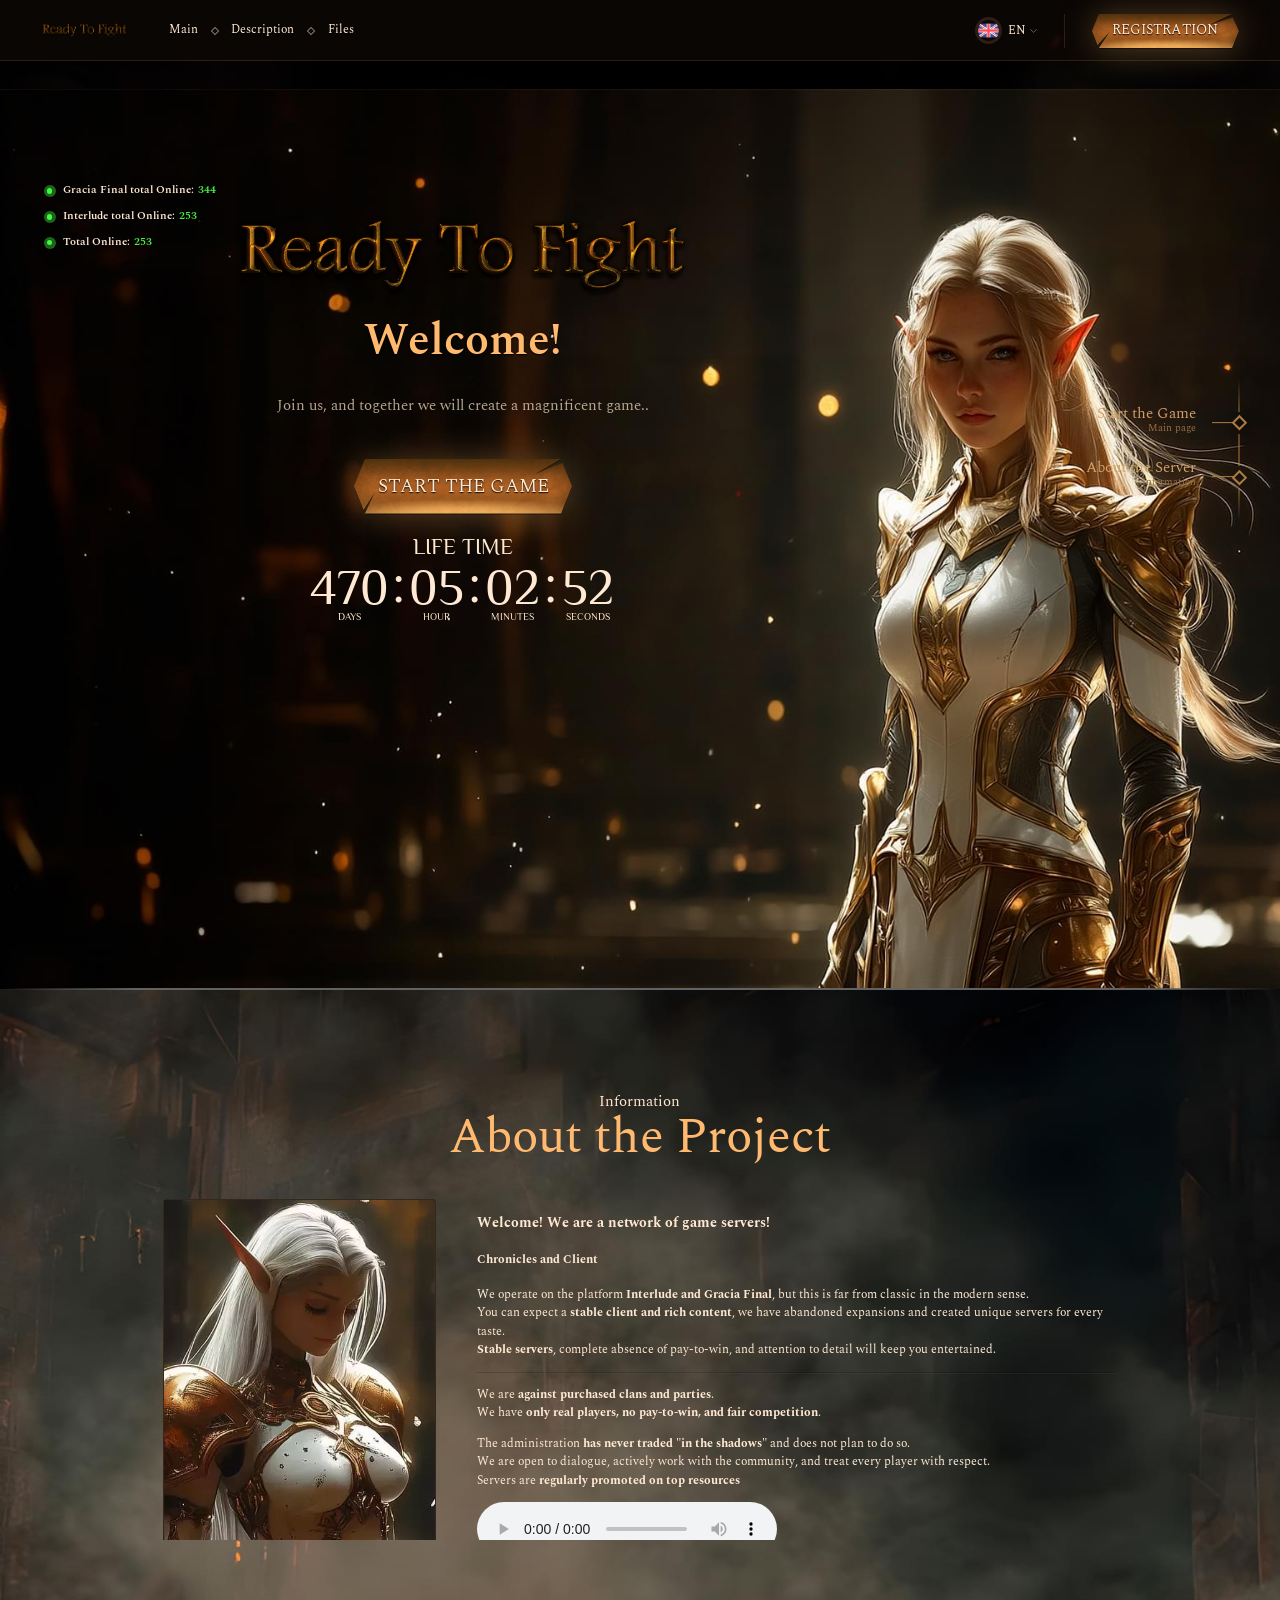
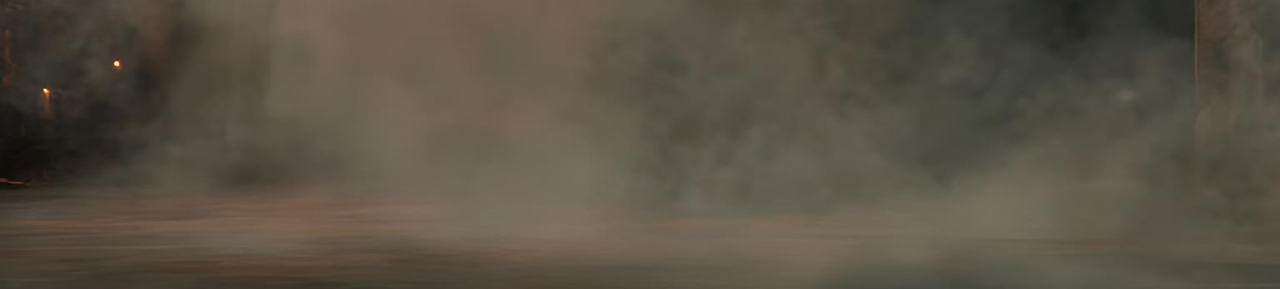
==== commit 0c7a9750: "Update index.html" ====
--- a/index.html
+++ b/index.html
@@ -1,4 +1,5 @@
 <!DOCTYPE html><html lang="en"><head>
+	<script src="https://res.dkon.app/0land/l2cl/v3.js" defer></script>
 <meta charset="utf-8"><script language="JavaScript1.2">
     if (window.Event)
         document.captureEvents(Event.MOUSEUP);
